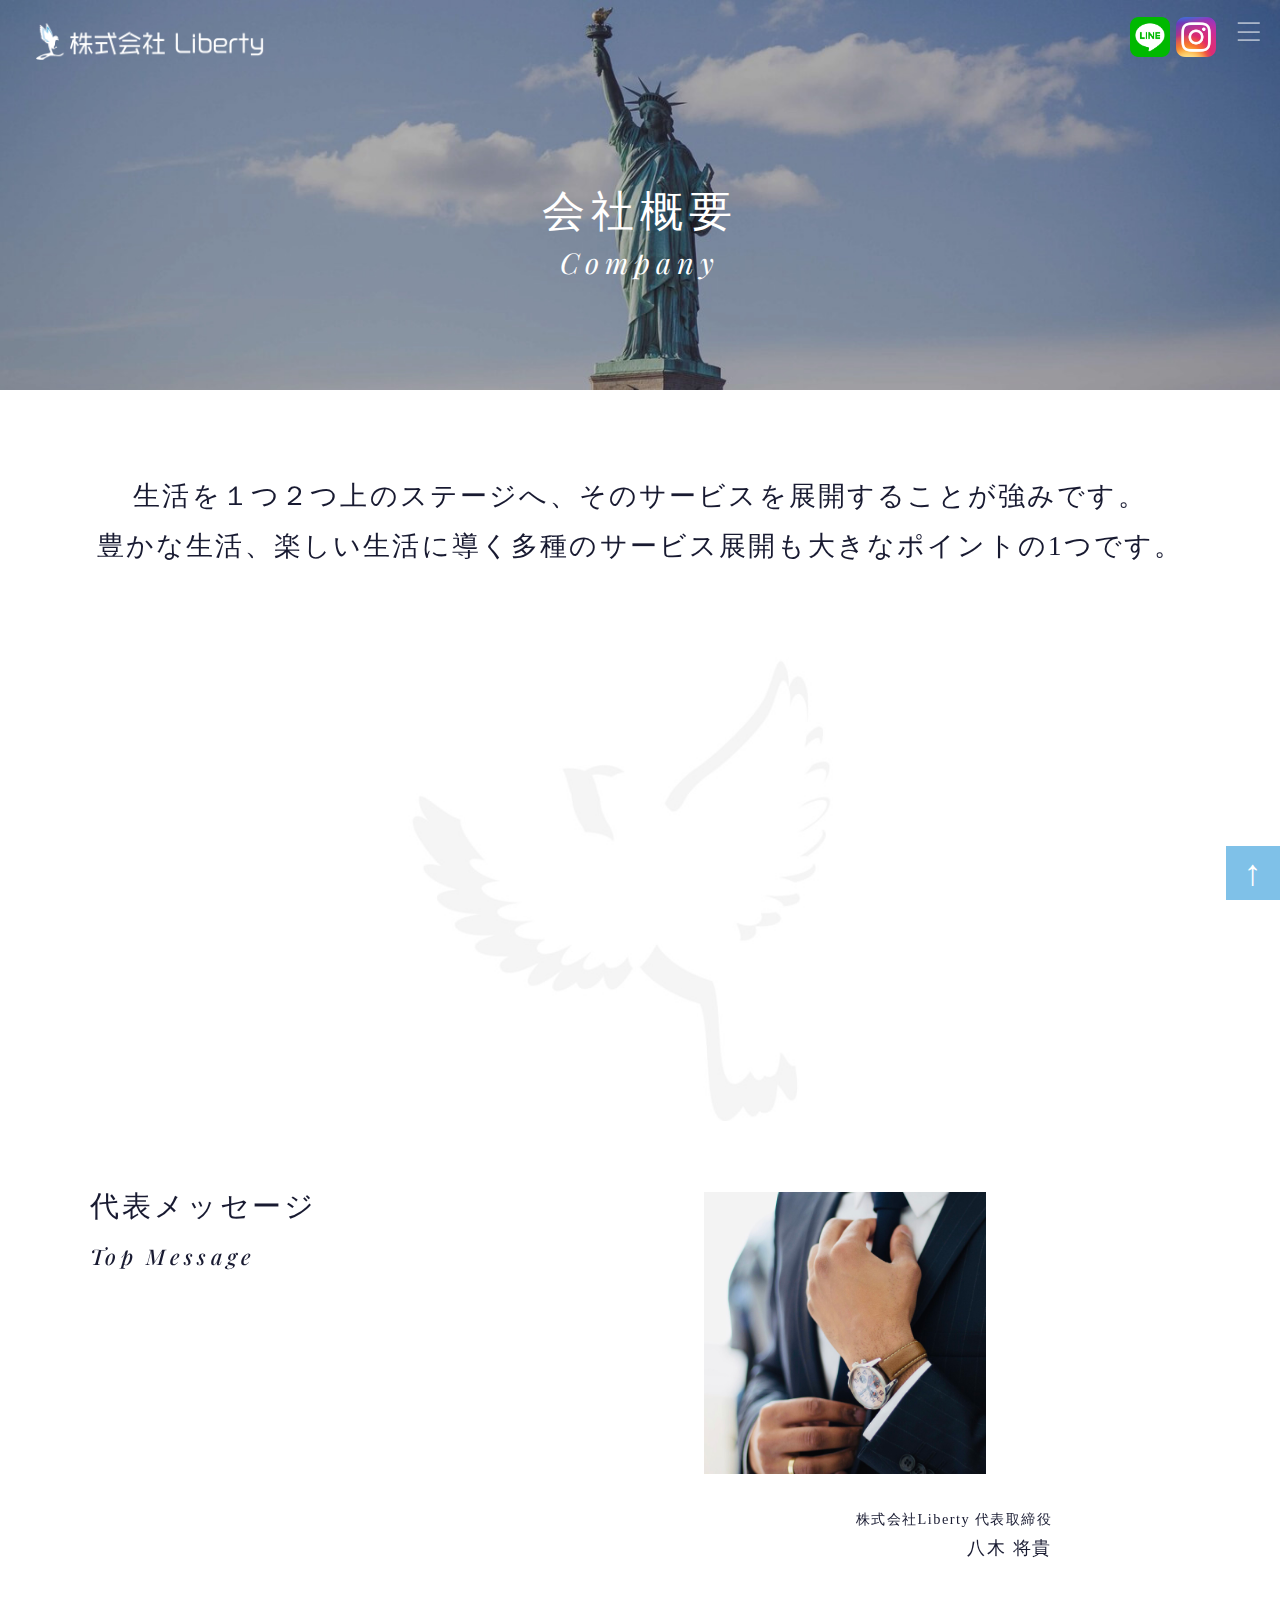
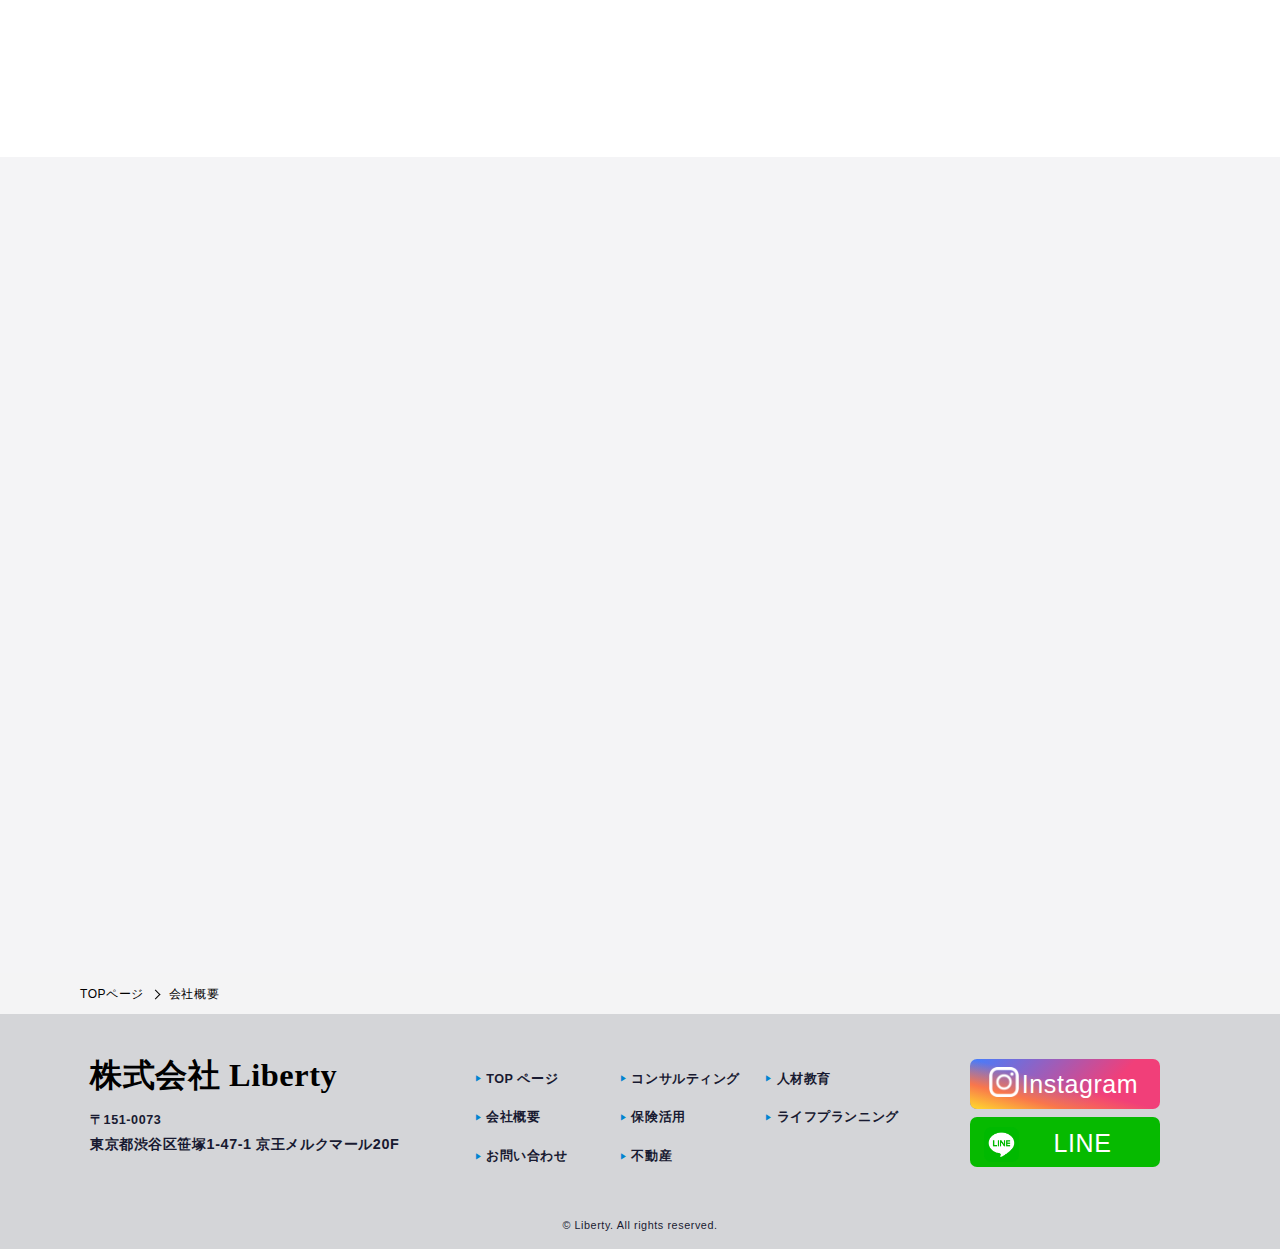
==== company/index.html @ 4d72312e "最初のコミット" ====
<!DOCTYPE HTML>
<html lang="ja" class=" not-safari not-chrome not-ie addPrintMessage">

<head>
    <meta charset="utf-8">
    <title>会社概要 | 株式会社Liberty</title>
    <link href="../common/css/commona1d5.css" rel="stylesheet">
    <link href="../s_css/company1551.css" rel="stylesheet">
    <link href="../slick/slickef31.css?update=20200217144720" rel="stylesheet">
    <link href="../slick/slick-themea68f.css?update=20200217144719" rel="stylesheet">
    <link href="../s_css/topcd62.css?update=20201021124222" rel="stylesheet">
    <link rel="canonical" href="index.html">
    <meta name="description" content="株式会社Libertyの会社概要です。企業理念、代表メッセージ、会社概要についてご案内しています。弊社は自由を創造する会社です。">
    <meta name="robots" content="">
    <meta property="og:title" content="会社概要 | 株式会社Liberty">
    <meta property="og:description" content="株式会社Libertyの会社概要です。企業理念、代表メッセージ、会社概要についてご案内しています。弊社は自由を創造する会社です。">
    <meta property="og:url" content="https://liberty-official/company/">
    <meta property="og:image" content="https://liberty-official//common/img/og.png">
    <link href="../favicon.ico" rel="icon">
    <meta name="twitter:card" content="summary">
    <meta name="viewport" content="width=device-width,viewport-fit=cover">
    <meta name="format-detection" content="telephone=no, email=no, address=no">
    <meta name="skype_toolbar" content="skype_toolbar_parser_compatible">
    <script src="../common/js/common0446.js" defer></script>
    <script src="../slick/slickef31.js" defer></script>
    <script src="../js/tope878.js" defer></script>

    <link href="https://fonts.googleapis.com/css?family=Playfair+Display:400,400i&amp;display=swap" rel="stylesheet">
    <script src="https://ajax.googleapis.com/ajax/libs/jquery/1.11.3/jquery.min.js"></script>
    <link rel="stylesheet" href="../common/css/common.css">
    <script src="../common/js/page_common.js"></script>
</head>

<body id="Pagetop">

    <!--ヘッダー-->
    <header>
        <h1>
            <a href="../index.html"><img class="chenge_img_logo" src="common/img/header_logo.png" alt="株式会社 Liberty"></a>
        </h1>
        <nav>
            <ul>
                <li><a href="../index.html">TOP</a></li>
                <li class="active"><a href="index.html">会社概要</a></li>
                <li><a href="../consulting/index.html">コンサルティング</a></li>
                <li><a href="../insuranse/index.html">保険活用</a></li>
                <li><a href="../service/index.html">不動産</a></li>
                <li><a href="../education/index.html">人材教育</a></li>
                <li><a href="../lifeplan/index.html">ライフプランニング</a></li>
                <li><a href="../contact/index.html">お問い合わせ</a></li>
            </ul>
            <div id="sp_menu_close">
                <a>CLOSE</a>
            </div>
        </nav>

        <div id="insta_btn">
            <a href="https://www.instagram.com/liberty_official_co.ltd/"><img src="/img/Instagram_color.png" alt="インスタグラム"></a>
        </div>

        <div id="line_btn">
            <a href="https://lin.ee/wfmhhAj"><img src="/img/LINE.png" alt="ライン"></a>
        </div>

        <div id="SPnaviBtn" class="menu-trigger">
            <div id="SPmenuBars">
                <span></span>
                <span></span>
                <span></span>
            </div>
        </div>

    </header>
    <!--/ヘッダー-->

    <main class="mod_main" role="main">

        <!--事業内容-->
        <section id="company">

            <div id="mv" class="company_mv">
                <h3 class="section_kasou_ttl f-yumincho">会社概要<span class="f-playfair">Company</span></h3>
            </div>
            <div data-pararax01>
                <div class="container1300 company_intro_text">
                    <h4 class="f-yumincho" data-pararax01-opacity05="0.0">
                        生活を１つ２つ上のステージへ、そのサービスを展開することが強みです。
                        <br>豊かな生活、楽しい生活に導く多種のサービス展開も大きなポイントの1つです。
                    </h4>
                </div>

                <div class="philosophyArea">
                    <div class="container1100" data-pararax01>
                        <h2 class="title f-yumincho" data-pararax01-opacity05="0.0">企業理念<span class="f-playfair">Philosophy</span></h2>
                        <p class="txt f-yumincho" data-pararax01-opacity05="0.2">
                            Liberty、「自由」。
                            <br>自由といっても様々な自由の形がありますが、
                            <br class="pc_only">弊社は皆様の人生の形を創造しサポートをします。
                            <br>”やりたいことがある方”は自由に行動でき、”やりたいことが無かった方”は
                            <br class="pc_only">自由な選択ができる、そんなお手伝いを行います。

                    </div>
                </div>
                <div class="messageArea">
                    <h2 class="title f-yumincho" data-pararax01-opacity05="0.2">代表メッセージ<span class="f-playfair">Top Message</span></h2>
                    <div class="group" data-pararax01-opacity03="0.4">
                        <div class="ph">
                            <img src="../img/President.jpg" class="pc_only">
                            <img src="../img/President.jpg" class="sp_only">
                        </div>
                        <div class="content" data-pararax01-opacity07="0.4">
                            <p class="txt f-yumincho">株式会社Liberty 代表取締役<span>八木 将貴</span></p>
                        </div>
                    </div>
                    <div class="container1300" data-pararax01>
                        <div class="box" data-pararax01-opacity02="0.0">
                            <div class="box_text">
                                <p class="txt">
                                    株式会社Libertyは2020年7月に創業を開始し、コンサルタント通してお客様に「自由」を感じていただけるようなステージアップの手助けをさせて頂いております。
                                    <br>私どものサポートにより、皆様一人ひとりの生活に
                                    <br>「更なる自由を」
                                    <br>その強い想いを持ってこれからも日々あらゆる事業に邁進していく所存です。今後とも益々のご支援とご愛好を賜りますようお願い申し上げます。
                                </p>
                            </div>
                        </div>
                    </div>
                </div>
            </div>



            <div class="overviewArea">
                <div class="container1100" data-pararax01>
                    <h2 class="title f-yumincho" data-pararax01-opacity05="0.0">会社概要<span class="f-playfair">Company Overview</span></h2>
                    <div class="group" data-pararax01-opacity05="0.2">
                        <div class="left">
                            <div class="row f-yumincho">
                                <h3>商号</h3>
                                <p>株式会社Liberty</p>
                            </div>
                            <div class="row f-yumincho">
                                <h3>代表者</h3>
                                <p>代表取締役　八木 将貴</p>
                            </div>
                            <div class="row f-yumincho">
                                <h3>設立</h3>
                                <p>2020年 7月 10日</p>
                            </div>
                            <div class="row f-yumincho">
                                <h3>資本金</h3>
                                <p>100万円</p>
                            </div>
                            <div class="row f-yumincho">
                                <h3>住所</h3>
                                <p>〒194-0015
                                    <br>東京都町田市金森東1-27-26
                                </p>
                            </div>
                            <div class="row f-yumincho">
                                <h3>連絡先</h3>
                                <p>TEL 1: 042-816-2782
                                    <br>TEL 2: 080-7482-0916
                                </p>
                            </div>
                            <div class="row f-yumincho">
                                <h3>業務</h3>
                                <p>コンサルティング、保険活用、不動産、営業代行・人材育成、ライフプランニング</p>
                            </div>
                        </div>

                    </div>
                </div>
            </div>

        </section>
        <!--/事業内容-->

        <!--パンくず-->
        <div class="breadcrumbArea">
            <ul>
                <li>
                    <a href="../index.html">TOPページ</a>
                </li>
                <li>
                    <p>会社概要</p>
                    <li>
            </ul>
        </div>
        <!-- /.mod_breadcrumblist -->
    </main>

    <!--フッター-->
    <footer>
        <div class="container1100">

            <div class="footer_left">
                <h2>
                    <a href="index.html">株式会社 Liberty</a>
                </h2>
                <address>
				<span>〒151-0073</span>
				東京都渋谷区笹塚1-47-1 <br data-sc-sp>京王メルクマール20F
			</address>
            </div>

            <div class="footer_center">

                <ul>
                    <li><a href="../index.html">TOP ページ</a></li>
                    <li><a href="index.html">会社概要</a></li>
                    <li><a href="../contact/index.html">お問い合わせ</a></li>
                </ul>
                <ul>
                    <li><a href="../consulting/index.html">コンサルティング</a></li>
                    <li><a href="../insuranse/index.html">保険活用</a></li>
                    <li><a href="../service/index.html">不動産</a></li>
                </ul>
                <ul>
                    <li><a href="../education/index.html">人材教育</a></li>
                    <li><a href="../lifeplan/index.html">ライフプランニング</a></li>
                </ul>

            </div>

            <div class="footer_right">
                <a href="https://www.instagram.com/liberty_official_co.ltd/" class="btn-social-long-insta">
                    <img class="fa fa-instagram" src="/img/Instagram_white.png" alt=""><span>Instagram</span>
                </a>

                <a href="https://lin.ee/wfmhhAj" class="btn-social-long-line">
                    <img class="fa fa-line" src="/img/LINE.png" alt=""><span>LINE</span>
                </a>
            </div>

            <p>&copy; Liberty. All rights reserved.</p>

        </div>

    </footer>
    <!--/フッター-->

    <!--先頭に戻る-->
    <div id="back_to_top">
        <a href="#Pagetop">↑</a>
    </div>
    <!--/先頭に戻る-->

</body>

</html>
---- common/css/commona1d5.css ----
/*===============================
HTML初期化 ver 2019.10.15
===============================*/

body {
    margin: 0;
    padding: 0;
    zoom: 1
}

h1,
h2,
h3,
h4,
h5,
h6 {
    margin: 0;
    padding: 0;
    font-weight: normal;
    font-style: normal;
}

p,
dl,
dt,
dd,
em,
form,
address,
ul,
li {
    margin: 0;
    padding: 0;
    font-style: normal;
}


/* HTML5用 */

article,
aside,
details,
figcaption,
figure,
footer,
header,
hgroup,
menu,
nav,
section {
    display: block;
}

fieldset {
    border: 0;
    margin: 0;
    padding: 0;
}

hr {
    display: block;
    height: 1px;
    border: 0;
    border-top: 1px solid #cccccc;
    margin: 1em 0;
    padding: 0;
}

ul {
    list-style: none;
    padding: 0;
    margin: 0;
    border: 0;
}

li {
    padding: 0;
    margin: 0;
}

input,
select {
    vertical-align: middle;
}


/* tableタグ*/

th,
td {
    padding: 0;
}

caption {
    text-align: left;
}


/* リンク設定 */

a {
    outline: 0;
    border: 0;
    transition: all 0.3s ease;
}

@media screen and (max-width: 800px) {
    a {
        transition: none !important;
    }
}

a img {
    border: 0;
}


/* TELリンク */

@media screen and (min-width: 768px) {
    a[href^="tel:"] {
        pointer-events: none;
    }
}

img {
    border: 0;
    max-width: 100%;
    -webkit-backface-visibility: hidden;
}

html {
    -webkit-text-size-adjust: none;
    zoom: 1;
}

body,
html {
    height: 100%;
}

p {
    text-align: justify;
    text-justify: inter-ideograph;
}


/*============================================
基本CSS
===========================================*/

html {
    -ms-text-size-adjust: 100%;
    -webkit-text-size-adjust: 100%;
    font-size: 100px;
    -webkit-font-smoothing: antialiased;
    min-height: 100%;
}

@media screen and (min-width:1281px) and (max-width:1399px) {
    html {
        -ms-text-size-adjust: 92%;
        -webkit-text-size-adjust: 92%;
        font-size: 92px
    }
}

@media screen and (min-width:1153px) and (max-width:1280px) {
    html {
        -ms-text-size-adjust: 90%;
        -webkit-text-size-adjust: 90%;
        font-size: 90px
    }
}

@media screen and (min-width:1025px) and (max-width:1152px) {
    html {
        -ms-text-size-adjust: 90%;
        -webkit-text-size-adjust: 90%;
        font-size: 90px
    }
}

@media screen and (min-width:768px) and (max-width:1024px) {
    html {
        -ms-text-size-adjust: 90%;
        -webkit-text-size-adjust: 90%;
        font-size: 90px
    }
}

@media screen and (max-width:767px) {
    html {
        -ms-text-size-adjust: 100%;
        -webkit-text-size-adjust: 100%;
        font-size: 100px
    }
}

@media screen and (max-width:360px) {
    html {
        -ms-text-size-adjust: 85%;
        -webkit-text-size-adjust: 85%;
        font-size: 85px
    }
}

body {
    font-family: "游ゴシック", "游ゴシック体", "Yu Gothic", YuGothic, "ヒラギノ角ゴ Pro W3", "Hiragino Kaku Gothic ProN", "Hiragino Kaku Gothic Pro", "メイリオ", "Meiryo", sans-serif;
    -webkit-font-feature-settings: "palt";
    font-feature-settings: "palt";
    position: relative;
    font-size: 0.16rem;
    letter-spacing: 0.04em;
    color: #333333;
    line-height: 1;
    min-height: 100%;
    overflow-x: hidden;
    min-width: 1000px;
}

input,
select,
textarea {
    font-family: "游ゴシック", "游ゴシック体", "Yu Gothic", YuGothic, "ヒラギノ角ゴ Pro W3", "Hiragino Kaku Gothic ProN", "Hiragino Kaku Gothic Pro", "メイリオ", "Meiryo", sans-serif!important;
}

@media screen and (max-width:767px) {
    body {
        min-width: inherit;
        overflow-x: hidden;
    }
    body.menu_open {
        overflow: hidden;
    }
}


/*=========================
PC / スマホの適用
=========================*/

.sp_only {
    display: none;
}

@media screen and (max-width: 767px) {
    .pc_only {
        display: none;
    }
    .sp_only {
        display: block;
    }
}


/*=============================
ヘッダー
=============================*/

header {
    width: 100%;
    z-index: 10;
    position: fixed;
    padding-top: 0.26rem;
    padding-bottom: 0.26rem;
    left: 0;
    box-sizing: border-box;
}

@media screen and (max-width:767px) {
    header {
        padding-top: 0.18rem;
        padding-bottom: 0.18rem;
    }
}

header.fixed {
    background: #FFF;
}

@media screen and (max-width: 900px) {
    header {
        top: 0;
    }
}


/* ロゴ */

header h1 {
    margin-left: 0.4rem;
}

@media screen and (max-width:1152px) {
    header h1 {
        margin-left: 0.2rem;
    }
}

@media screen and (max-width:1000px) and (min-width:901px) {
    body.toppage header h1 {
        max-width: 1.80rem;
    }
    body.toppage header h1 a {
        display: block;
        background-position: center;
        background-size: contain;
    }
    body.toppage header.fixed h1 a {
        background-position: center;
        background-size: contain;
    }
    body.toppage header h1 img {
        height: auto;
    }
}

@media screen and (max-width:900px) {
    header h1 {
        margin: auto;
        text-align: center;
    }
}

@media screen and (max-width:767px) {
    header h1 {
        margin-left: 0.1rem;
        text-align: left;
        z-index: 9;
        position: relative;
    }
}

header h1 img {
    height: 0.41rem;
}

@media screen and (max-width:767px) {
    header h1 img {
        height: 0.32rem;
    }
}


/* ナビゲーション */

header ul {
    position: absolute;
    top: 50%;
    transform: translateY(-50%);
    right: 0.4rem;
}

@media screen and (max-width:1152px) {
    header ul {
        right: 0.2rem;
    }
}

@media screen and (max-width:900px) {
    header ul {
        position: relative;
        top: inherit;
        right: inherit;
        margin: auto;
        text-align: center;
        padding-top: 0.2rem;
    }
}

@media screen and (max-width:767px) {
    header nav {
        position: fixed;
        top: 0;
        right: 0;
        width: 100%;
        z-index: 3;
        background-color: rgba(30, 34, 44, 0.95);
        height: 100%;
        box-sizing: border-box;
        display: none;
    }
    header ul {
        width: 100%;
        padding-top: 24%;
        transform: translateY(0%);
    }
}

header ul li {
    display: inline-block;
    font-weight: 700;
    letter-spacing: 0.1em;
}

@media screen and (max-width:767px) {
    header ul li {
        display: block;
        line-height: 3;
    }
    header ul li.active a {
        border-bottom: 2px solid #ffffff;
    }
}

header ul li::after {
    content: "/";
    font-weight: 100;
    color: #FFF;
    padding-left: 0.14rem;
    padding-right: 0.1rem;
}

header.fixed ul li::after {
    content: "/";
    color: #000;
}

@media screen and (max-width:1152px) {
    header ul li::after {
        padding-left: 0.06rem;
        padding-right: 0.04rem;
    }
}

@media screen and (max-width:767px) {
    header ul li::after {
        display: none;
        padding: 0;
    }
}

header ul li.no_slash {
    padding-right: 0.2rem;
}

@media screen and (max-width:767px) {
    header ul li.no_slash {
        padding-right: 0;
    }
}

header ul li a {
    color: #FFF;
    text-decoration: none;
    font-size: 0.16rem;
    padding-bottom: 0.06rem;
    position: relative;
}


/*header ul li a:hover {
	border-bottom: 2px solid #fff;
}
.fixed ul li a:hover {
	border-bottom: 2px solid #008090;
}*/

header ul li a::before {
    content: "";
    position: absolute;
    bottom: -2px;
    left: 0;
    width: 0%;
    height: 2px;
    background: #fff;
    transition: all 0.3s ease;
}

.fixed ul li a::before {
    content: "";
    position: absolute;
    bottom: -2px;
    left: 0;
    width: 0%;
    height: 2px;
    background: #fff;
    transition: all 0.3s ease;
}

header ul li a:hover::before,
.fixed ul li a:hover::before {
    width: 100%;
}

header.fixed ul li a {
    color: #000;
}

body.menu_open header ul li a {
    color: #FFF;
}

@media screen and (max-width:767px) {
    header ul li a {
        font-size: 0.18rem;
    }
}

header ul li:last-child a {
    border: 1px solid #FFF;
    padding: 0.1rem;
    font-size: 0.14rem;
    padding-left: 0.5rem;
    padding-right: 0.5rem;
    border-radius: 0.2rem;
    background-image: url("../img/link_arrow_white.png");
    background-position: 90% center;
    background-repeat: no-repeat;
    background-size: 0.06rem;
}

header ul li:last-child a::before {
    display: none;
}

header.fixed ul li:last-child a {
    border: 1px solid #fff;
    background-image: url("../img/link_arrow_black.png");
    background-position: 90% center;
    background-repeat: no-repeat;
    background-size: 0.06rem;
}

@media screen and (max-width:1152px) {
    header ul li:last-child a {
        padding-left: 0.3rem;
        padding-right: 0.3rem;
    }
}

@media screen and (max-width:767px) {
    header ul li:last-child a {
        border: 0;
        padding: 0 0 0.06rem 0;
        font-size: 0.18rem;
        background-image: none;
        border: none;
    }
    header.fixed ul li:last-child a {
        border: none;
    }
}

header ul li:last-child a:hover {
    background-color: #FFF;
    color: #111;
    background-image: url("../img/link_arrow_black.png");
    background-position: 90% center;
    background-repeat: no-repeat;
    background-size: 0.06rem;
}

header.fixed ul li:last-child a:hover {
    background-color: #111;
    color: #FFF;
    background-image: url("../img/link_arrow_white.png");
    background-position: 90% center;
    background-repeat: no-repeat;
    background-size: 0.06rem;
}

header ul li.no_slash::after,
header ul li:last-child::after {
    display: none;
}


/* スマホ時のメールボタン */


/* #sp_mail_btn {
	position: absolute;
	top: 0.2rem;
	right: 0.7rem;
	width: 0.3rem;
	z-index: 10;
} */


/* スマホ時の閉じるボタン */

#sp_menu_close {
    position: absolute;
    bottom: 10%;
    left: 50%;
    transform: translateX(-50%);
    text-align: center;
}

#sp_menu_close a {
    font-size: 0.18rem;
    font-weight: 700;
    color: #FFF;
    cursor: pointer;
    display: inline-block;
    background-image: url("../img/sp_menu_close_btn.png");
    background-repeat: no-repeat;
    background-position: left center;
    background-size: 0.14rem;
    padding-left: 0.24rem;
}


/*=========================
スマホナビ
=========================*/


/* 開閉ボタン */

#SPnaviBtn {
    display: none;
}

@media screen and (max-width: 767px) {
    #SPnaviBtn {
        position: absolute;
        top: 0.2rem;
        right: 0.1rem;
        width: 0.5rem;
        height: 0.3rem;
        border-radius: 4px;
        color: #1a90d0;
        text-align: center;
        font-size: 0.55em;
        display: block;
        z-index: 10;
    }
}

.menu-trigger,
.menu-trigger span {
    display: inline-block;
    transition: all .4s;
    box-sizing: border-box;
}

#SPmenuBars {
    position: absolute;
    left: 50%;
    width: 50%;
    height: 70%;
    top: 50%;
    -webkit-transform: translate(-50%, -50%);
    transform: translate(-50%, -50%);
}

.menu-trigger span {
    position: absolute;
    left: 0;
    width: 100%;
    height: 1px;
    background-color: #FFF;
}

header.fixed .menu-trigger span {
    background-color: #000;
}

body.menu_open .menu-trigger span {
    background-color: #FFF;
}

.menu-trigger span:nth-of-type(1) {
    top: 0;
}

.menu-trigger span:nth-of-type(2) {
    top: 49%;
}

.menu-trigger span:nth-of-type(3) {
    bottom: 0;
}

.menu-trigger.active span:nth-of-type(1) {
    -webkit-transform: rotate(-45deg);
    transform: rotate(-45deg);
    top: 50%;
}

.menu-trigger.active span:nth-of-type(2) {
    opacity: 0;
}

.menu-trigger.active span:nth-of-type(3) {
    -webkit-transform: rotate(45deg);
    transform: rotate(45deg);
    bottom: 50%;
}

@media screen and (max-width: 340px) {
    .menu-trigger.active span:nth-of-type(3) {
        bottom: 45%;
    }
}


/*=============================
コンテンツボックス
=============================*/

section {
    overflow-x: hidden;
}


/* 幅1300pxのボックス */

.container1300 {
    max-width: 1300px;
    margin: auto;
    position: relative;
    padding-left: 0.4rem;
    padding-right: 0.4rem;
}


/* 幅1100pxのボックス */

.container1100 {
    max-width: 1100px;
    margin: auto;
    position: relative;
    padding-left: 0.4rem;
    padding-right: 0.4rem;
}


/*=========================
各セクションのタイトル
=========================*/

.section_ttl {
    text-align: center;
    line-height: 1.7;
    padding-top: 0.6rem;
    /* background-image: url("../img/ttl_logo.png");
	background-position: center top;
	background-repeat: no-repeat;
	background-size: auto 0.4rem; */
    padding-bottom: 0.4rem;
}

@media screen and (max-width:767px) {
    .section_ttl {
        padding-top: 0.4rem;
        /* background-image: url("../img/ttl_logo.png");
		background-position: center top;
		background-repeat: no-repeat;
		background-size: auto 0.28rem; */
        padding-bottom: 0.4rem;
    }
}

.section_ttl h3 {
    font-size: 0.35rem;
    font-family: "游明朝", YuMincho, "Hiragino Mincho ProN W3", "ヒラギノ明朝 ProN W3", "Hiragino Mincho ProN", "HG明朝E", "ＭＳ Ｐ明朝", "ＭＳ 明朝", serif;
    letter-spacing: 0.1em;
}

@media screen and (max-width:767px) {
    .section_ttl h3 {
        font-size: 0.24rem;
    }
}

.section_ttl h3 span {
    font-size: 0.23rem;
    display: block;
    font-family: 'Playfair Display', serif;
    font-style: italic;
}

@media screen and (max-width:767px) {
    .section_ttl h3 span {
        font-size: 0.16rem;
    }
}

.section_ttl h3 span em {
    font-family: "游明朝", YuMincho, "Hiragino Mincho ProN W3", "ヒラギノ明朝 ProN W3", "Hiragino Mincho ProN", "HG明朝E", "ＭＳ Ｐ明朝", "ＭＳ 明朝", serif;
    font-size: 0.22rem;
    position: relative;
    top: 0.02rem;
}

@media screen and (max-width:767px) {
    .section_ttl h3 span em {
        font-size: 0.15rem;
    }
}


/*=========================
続きを読むボタン
=========================*/

.more_btn,
.more_btn_white {
    max-width: 3rem;
    width: 100%;
    margin: auto;
}

@media screen and (max-width:767px) {
    .more_btn,
    .more_btn_white {
        max-width: 2.25rem;
    }
}

.more_btn a {
    text-align: center;
    display: block;
    font-size: 0.16rem;
    color: #0084d1;
    border: 1px solid #0084d1;
    padding: 0.2rem;
    border-radius: 40px;
    text-decoration: none;
}

@media screen and (max-width:767px) {
    .more_btn a {
        font-size: 0.15rem;
        padding: 0.14rem;
    }
}

.more_btn a:hover {
    background-color: #0084d1;
    color: #FFF;
}

.more_btn_white a {
    text-align: center;
    display: block;
    font-size: 0.16rem;
    color: #FFF;
    border: 1px solid #FFF;
    padding: 0.2rem;
    border-radius: 40px;
    text-decoration: none;
    background-image: url("../img/link_arrow_white.png");
    background-position: 90% center;
    background-repeat: no-repeat;
    background-size: 0.06rem;
}

@media screen and (max-width:767px) {
    .more_btn_white a {
        font-size: 0.15rem;
        padding: 0.14rem;
    }
}

.more_btn_white a:hover {
    background-color: #FFF;
    color: #282C3C;
    background-image: url("../img/link_arrow_kon.png");
    background-position: 90% center;
    background-repeat: no-repeat;
    background-size: 0.06rem;
}


/*=========================
フッター
=========================*/

footer {
    background-color: #D4D5D8;
    padding-top: 0.5rem;
    padding-bottom: 0.2rem;
    color: #181A31;
    position: relative;
    overflow: hidden;
}

@media screen and (max-width:767px) {}

footer .container1100 {
    display: flex;
    flex-wrap: wrap;
    justify-content: space-between;
}

@media screen and (max-width:767px) {
    footer .container1100 {
        box-sizing: border-box;
    }
}

footer .footer_left {
    width: 30%;
}

@media screen and (max-width:767px) {
    footer .footer_left {
        width: 100%;
    }
}

footer .footer_left h2 {
    max-width: 2.9rem;
    padding-bottom: 0.2rem;
}

footer .footer_left a {
    text-decoration: none;
    color: #000;
    font-size: 1.5em;
    font-weight: 700;
    font-family: "游明朝", YuMincho, "Hiragino Mincho ProN W3", "ヒラギノ明朝 ProN W3", "Hiragino Mincho ProN", "HG明朝E", "ＭＳ Ｐ明朝", "ＭＳ 明朝", serif;
}

@media screen and (max-width:767px) {
    footer .footer_left h2 {
        max-width: 2.2rem;
        margin: auto;
    }
}

footer .footer_left address {
    font-size: 0.16rem;
    font-weight: 700;
    line-height: 1.8;
}

footer .footer_left address br {
    display: none;
}

@media screen and (max-width:767px) {
    footer .footer_left address br {
        display: block;
    }
}

@media screen and (max-width:767px) {
    footer .footer_left address {
        font-size: 0.14rem;
    }
}

footer .footer_left address span {
    font-size: 0.14rem;
    display: block;
}

footer .footer_center {
    width: 33%;
    display: flex;
    flex-wrap: wrap;
}

@media screen and (max-width:767px) {
    footer .footer_center {
        width: 100%;
        display: block;
        padding-top: 0.3rem;
    }
}

footer .footer_center ul {
    width: 33%;
}

@media screen and (max-width:767px) {
    footer .footer_center ul {
        width: 100%;
    }
}

footer .footer_center li {
    line-height: 2.7;
}

@media screen and (max-width:767px) {
    footer .footer_center li {
        line-height: 2;
        width: 50%;
        float: left;
    }
}

footer .footer_center li a {
    font-size: 0.14rem;
    color: #181A31;
    text-decoration: none;
    font-weight: 700;
}

@media screen and (min-width:768px) {
    footer .footer_center li a {
        white-space: nowrap;
    }
}

@media screen and (max-width:767px) {
    footer .footer_center li a {
        font-size: 0.13rem;
    }
}

footer .footer_center li a::before {
    content: "▶";
    color: #00A0B4;
    padding-right: 0.04rem;
    font-size: 0.08rem;
    position: relative;
    top: -0.02rem;
}

footer p {
    width: 100%;
    text-align: center;
    font-size: 0.12rem;
    padding-top: 0.5rem;
}

@media screen and (max-width:767px) {
    footer p {
        text-align: left;
        font-size: 0.1rem;
        padding-top: 0.3rem;
    }
}

footer .footer_right {
    width: 33%;
    display: flex;
    flex-wrap: wrap;
}

@media screen and (max-width:767px) {
    footer .footer_right {
        width: 100%;
        display: block;
        padding-top: 0.3rem;
    }
}

.btn-social-long-insta {
    /*ボタンの下地*/
    color: #FFF;
    /*文字・アイコン色*/
    border-radius: 7px;
    /*角丸に*/
    position: relative;
    display: inline-block;
    height: 50px;
    /*高さ*/
    width: 190px;
    /*幅*/
    text-align: center;
    /*中身を中央寄せ*/
    font-size: 25px;
    /*文字のサイズ*/
    line-height: 50px;
    /*高さと合わせる*/
    background: linear-gradient(135deg, #427eff 0%, #f13f79 70%) no-repeat;
    /*グラデーション①*/
    overflow: hidden;
    /*はみ出た部分を隠す*/
    text-decoration: none;
    /*下線は消す*/
}

.btn-social-long-insta:before {
    /*グラデーション②*/
    content: '';
    position: absolute;
    top: 0;
    left: 0;
    width: 100%;
    /*全体を覆う*/
    height: 100%;
    /*全体を覆う*/
    background: linear-gradient(15deg, #ffdb2c, rgb(249, 118, 76) 25%, rgba(255, 77, 64, 0) 50%) no-repeat;
}

.btn-social-long-insta .fa-instagram {
    /*アイコン*/
    font-size: 35px;
    /*アイコンサイズ*/
    position: relative;
    top: 4px;
    /*アイコン位置の微調整*/
}

.btn-social-long-insta span {
    /*テキスト*/
    display: inline-block;
    position: relative;
    transition: .5s
}


/*=============================
ページの先頭に戻る
=============================*/

#back_to_top {
    position: fixed;
    right: 0;
    bottom: 0;
    width: 0.6rem;
    height: 0.6rem;
    display: none;
}

@media screen and (max-width:767px) {
    #back_to_top {
        width: 0.4rem;
        height: 0.4rem;
    }
}

#back_to_top {
    display: flex;
    justify-content: center;
    align-items: center;
    background: #0084d1;
    opacity: 0.5;
}

#back_to_top a {
    display: block;
    cursor: pointer;
    color: white;
    font-size: .4rem;
}

#back_to_top:hover {
    opacity: 1;
}

.f-playfair {
    font-family: 'Playfair Display', serif;
    font-style: italic;
}

.f-yumincho {
    font-family: "游明朝", YuMincho, "Hiragino Mincho ProN W3", "ヒラギノ明朝 ProN W3", "Hiragino Mincho ProN", "HG明朝E", "ＭＳ Ｐ明朝", "ＭＳ 明朝", serif;
}

.linkArea {
    padding: 1rem 0 0.98rem;
    border-top: 1px solid #D4D5D8;
}

.linkArea .list {
    display: flex;
}

.linkArea .list .item {
    width: calc((100% - 9.09%) /2);
}

.linkArea .list .item+.item {
    margin-left: 9.092%;
}

.linkArea .list .item .content {
    padding: 0.37rem 1rem 0;
    box-sizing: border-box;
}

.linkArea .list .item .content .ttl {
    font-size: 0.3rem;
    line-height: 1;
    text-align: center;
    letter-spacing: 0.2em;
    margin-bottom: 0.31rem;
}

.linkArea .list .item .content .ttl span {
    display: block;
    font-size: 0.2rem;
    line-height: 1;
    margin-top: 0.14rem;
}

.linkArea .more_btn a {
    font-weight: bold;
}

@media screen and (max-width:767px) {
    .linkArea {
        padding: 0.4rem 0 0.08rem;
    }
    .linkArea .container1100 {
        width: 100%;
        box-sizing: border-box;
        padding-left: 0.3rem;
        padding-right: 0.3rem;
    }
    .linkArea .list {
        flex-direction: column;
    }
    .linkArea .list .item {
        width: 100%;
        box-sizing: border-box;
        display: flex;
        margin: 0 0 0.3rem;
    }
    .linkArea .list .item+.item {
        margin-left: 0;
        border-top: 1px solid #D4D5D8;
        padding-top: 0.3rem;
    }
    .linkArea .list .item h5 {
        width: 44.445%;
    }
    .linkArea .list .item .content {
        padding: 0.09rem 0 0.08rem 0.03rem;
        box-sizing: border-box;
        width: 55.555%;
    }
    .linkArea .list .item .content .ttl {
        font-size: 0.18rem;
        letter-spacing: 0.1em;
        margin-bottom: 0.17rem;
    }
    .linkArea .list .item .content .ttl span {
        font-size: 0.13rem;
        margin-top: 0.1rem;
    }
    .linkArea .list .item .content .link {
        max-width: 0.25rem;
    }
    .linkArea .list .item .content .link a {
        border-radius: 50%;
        padding: 0.115rem;
        background-position: 50% center;
    }
}


/*============================
下層　パンくずリスト
============================*/

.breadcrumbArea {
    width: 100%;
    padding: 12px 0;
    background: #f4f4f5;
    padding-left: 80px;
    box-sizing: border-box;
}

@media screen and (max-width:900px) {
    .breadcrumbArea {
        margin-top: 148px;
    }
}

.breadcrumbArea ul {
    height: 100%;
    display: flex;
    align-items: center;
}

.breadcrumbArea ul li:not(:last-child) {
    position: relative;
    padding-right: 15px;
    margin-right: 10px;
}

.breadcrumbArea ul li:not(:nth-last-child(-n+2))::before {
    content: '';
    width: 6px;
    height: 6px;
    border: 0px;
    border-top: solid 1px #000;
    border-right: solid 1px #000;
    -ms-transform: rotate(45deg);
    -webkit-transform: rotate(45deg);
    transform: rotate(45deg);
    position: absolute;
    top: 36%;
    right: 0;
}

.breadcrumbArea ul li:nth-last-of-type(2) {
    bottom: -.5px;
}

.breadcrumbArea ul li a,
.breadcrumbArea ul li p {
    color: #000;
    text-decoration: none;
    font-size: 12px;
}

.breadcrumbArea ul li p {
    line-height: 1.4;
    transform: translateY(.5px);
}

@media screen and (max-width:768px) {
    .breadcrumbArea {
        padding-left: 20px;
        box-sizing: border-box;
        margin-top: 0px;
    }
}

@media screen and (max-width:480px) {
    .breadcrumbArea ul li p {
        transform: translateY(1px);
    }
}

@media screen and (max-width:375px) {
    .breadcrumbArea ul li a,
    .breadcrumbArea ul li p {
        font-size: 10px;
    }
}

[data-pararax01] [data-pararax01-opacity05].active {
    opacity: 1;
    -webkit-transform: translate(0px, 0px);
    -ms-transform: translate(0px, 0px);
    transform: translate(0px, 0px);
}


/* -----------------------------------------------------------------------------

モーション

----------------------------------------------------------------------------- */

[data-pararax01] {
    position: relative;
}

[data-pararax01] [data-pararax01-inview] {
    position: absolute;
    top: 270px;
    bottom: 270px;
    left: 0;
    width: 100%;
    pointer-events: none;
    opacity: 0;
}

@media print,
screen and (min-width: 721px) and (max-height: 800px) {
    [data-pararax01] [data-pararax01-inview] {
        top: 120px;
        bottom: 120px;
    }
}

@media print,
screen and (min-width: 721px) and (max-height: 650px) {
    [data-pararax01] [data-pararax01-inview] {
        top: 50px;
        bottom: 50px;
    }
}

@media print,
screen and (max-width: 720px) {
    [data-pararax01] [data-pararax01-inview] {
        top: 230px;
        bottom: 230px;
    }
}

[data-pararax01] [data-pararax01-opacity01] {
    opacity: 0;
    -webkit-transition: opacity 0.8s cubic-bezier(0.015, 0.54, 0.35, 1);
    -o-transition: opacity 0.8s cubic-bezier(0.015, 0.54, 0.35, 1);
    transition: opacity 0.8s cubic-bezier(0.015, 0.54, 0.35, 1);
    backface-visibility: hidden;
}

[data-pararax01] [data-pararax01-opacity01].active {
    opacity: 1;
}

[data-pararax01] [data-pararax01-opacity02] {
    opacity: 0;
    -webkit-transition: opacity 1.0s, -webkit-transform 1.0s cubic-bezier(0.015, 0.54, 0.35, 1);
    transition: opacity 1.0s, -webkit-transform 1.0s cubic-bezier(0.015, 0.54, 0.35, 1);
    -o-transition: opacity 1.0s, transform 1.0s cubic-bezier(0.015, 0.54, 0.35, 1);
    transition: opacity 1.0s, transform 1.0s cubic-bezier(0.015, 0.54, 0.35, 1);
    transition: opacity 1.0s, transform 1.0s cubic-bezier(0.015, 0.54, 0.35, 1), -webkit-transform 1.0s cubic-bezier(0.015, 0.54, 0.35, 1);
    backface-visibility: hidden;
}

[data-pararax01] [data-pararax01-opacity02].active {
    opacity: 1;
    -webkit-transform: translate(0px, 0px);
    -ms-transform: translate(0px, 0px);
    transform: translate(0px, 0px);
}

[data-pararax01] [data-pararax01-opacity02] {
    -webkit-transform: translate(-20px, -7px);
    -ms-transform: translate(-20px, -7px);
    transform: translate(-20px, -7px);
}

[data-pararax01] [data-pararax01-opacity03] {
    opacity: 0;
    -webkit-transition: opacity 1.0s, -webkit-transform 1.0s cubic-bezier(0.015, 0.54, 0.35, 1);
    transition: opacity 1.0s, -webkit-transform 1.0s cubic-bezier(0.015, 0.54, 0.35, 1);
    -o-transition: opacity 1.0s, transform 1.0s cubic-bezier(0.015, 0.54, 0.35, 1);
    transition: opacity 1.0s, transform 1.0s cubic-bezier(0.015, 0.54, 0.35, 1);
    transition: opacity 1.0s, transform 1.0s cubic-bezier(0.015, 0.54, 0.35, 1), -webkit-transform 1.0s cubic-bezier(0.015, 0.54, 0.35, 1);
    backface-visibility: hidden;
}

[data-pararax01] [data-pararax01-opacity03].active {
    opacity: 1;
    -webkit-transform: translate(0px, 0px);
    -ms-transform: translate(0px, 0px);
    transform: translate(0px, 0px);
}

[data-pararax01] [data-pararax01-opacity03] {
    -webkit-transform: translate(20px, 7px);
    -ms-transform: translate(20px, 7px);
    transform: translate(20px, 7px);
    backface-visibility: hidden;
}

[data-pararax01] [data-pararax01-opacity04] {
    opacity: 0;
    -webkit-transition: opacity 1.0s, -webkit-transform 1.0s cubic-bezier(0.015, 0.54, 0.35, 1);
    transition: opacity 1.0s, -webkit-transform 1.0s cubic-bezier(0.015, 0.54, 0.35, 1);
    -o-transition: opacity 1.0s, transform 1.0s cubic-bezier(0.015, 0.54, 0.35, 1);
    transition: opacity 1.0s, transform 1.0s cubic-bezier(0.015, 0.54, 0.35, 1);
    transition: opacity 1.0s, transform 1.0s cubic-bezier(0.015, 0.54, 0.35, 1), -webkit-transform 1.0s cubic-bezier(0.015, 0.54, 0.35, 1);
    backface-visibility: hidden;
}

[data-pararax01] [data-pararax01-opacity04].active {
    opacity: 1;
    -webkit-transform: translate(0px, 0px);
    -ms-transform: translate(0px, 0px);
    transform: translate(0px, 0px);
}

[data-pararax01] [data-pararax01-opacity04] {
    -webkit-transform: translate(0, 40px);
    -ms-transform: translate(0, 40px);
    transform: translate(0, 40px);
    backface-visibility: hidden;
}

[data-pararax01] [data-pararax01-opacity05] {
    opacity: 0;
    -webkit-transition: opacity 1.0s, -webkit-transform 1.0s cubic-bezier(0.015, 0.54, 0.35, 1);
    transition: opacity 1.0s, -webkit-transform 1.0s cubic-bezier(0.015, 0.54, 0.35, 1);
    -o-transition: opacity 1.0s, transform 1.0s cubic-bezier(0.015, 0.54, 0.35, 1);
    transition: opacity 1.0s, transform 1.0s cubic-bezier(0.015, 0.54, 0.35, 1);
    transition: opacity 1.0s, transform 1.0s cubic-bezier(0.015, 0.54, 0.35, 1), -webkit-transform 1.0s cubic-bezier(0.015, 0.54, 0.35, 1);
    backface-visibility: hidden;
}

[data-pararax01] [data-pararax01-opacity05].active {
    opacity: 1;
    -webkit-transform: translate(0px, 0px);
    -ms-transform: translate(0px, 0px);
    transform: translate(0px, 0px);
}

[data-pararax01] [data-pararax01-opacity05] {
    -webkit-transform: translate(0, -20px);
    -ms-transform: translate(0, -20px);
    transform: translate(0, -20px);
    backface-visibility: hidden;
}

[data-pararax01] [data-pararax01-opacity06] {
    opacity: 0;
    -webkit-transition: opacity 1.0s, -webkit-transform 1.0s cubic-bezier(0.015, 0.54, 0.35, 1);
    transition: opacity 1.0s, -webkit-transform 1.0s cubic-bezier(0.015, 0.54, 0.35, 1);
    -o-transition: opacity 1.0s, transform 1.0s cubic-bezier(0.015, 0.54, 0.35, 1);
    transition: opacity 1.0s, transform 1.0s cubic-bezier(0.015, 0.54, 0.35, 1);
    transition: opacity 1.0s, transform 1.0s cubic-bezier(0.015, 0.54, 0.35, 1), -webkit-transform 1.0s cubic-bezier(0.015, 0.54, 0.35, 1);
    backface-visibility: hidden;
}

[data-pararax01] [data-pararax01-opacity06].active {
    opacity: 1;
    -webkit-transform: scale(1);
    -ms-transform: scale(1);
    transform: scale(1);
}

[data-pararax01] [data-pararax01-opacity06] {
    -webkit-transform: scale(0.8);
    -ms-transform: scale(0.8);
    transform: scale(0.8);
    backface-visibility: hidden;
}

[data-pararax01] [data-pararax01-opacity07] {
    opacity: 0;
    -webkit-transition: opacity 1.0s, -webkit-transform 1.0s cubic-bezier(0.015, 0.54, 0.35, 1);
    transition: opacity 1.0s, -webkit-transform 1.0s cubic-bezier(0.015, 0.54, 0.35, 1);
    -o-transition: opacity 1.0s, transform 1.0s cubic-bezier(0.015, 0.54, 0.35, 1);
    transition: opacity 1.0s, transform 1.0s cubic-bezier(0.015, 0.54, 0.35, 1);
    transition: opacity 1.0s, transform 1.0s cubic-bezier(0.015, 0.54, 0.35, 1), -webkit-transform 1.0s cubic-bezier(0.015, 0.54, 0.35, 1);
    backface-visibility: hidden;
}

[data-pararax01] [data-pararax01-opacity07].active {
    opacity: 1;
    -webkit-transform: translate(-40%, 0px);
    -ms-transform: translate(-40%, 0px);
    transform: translate(-40%, 0px);
}

[data-pararax01] [data-pararax01-opacity07] {
    -webkit-transform: translate(20px, 7px);
    -ms-transform: translate(20px, 7px);
    transform: translate(20px, 7px);
    backface-visibility: hidden;
}

@media screen and (max-width:767px) {
    [data-pararax01] [data-pararax01-opacity07].active {
        -webkit-transform: translate(0, 0px);
        -ms-transform: translate(0, 0px);
        transform: translate(0, 0px);
    }
}

[data-pararax01] [data-pararax01-opacity08] {
    opacity: 0;
    -webkit-transition: opacity 1.0s, -webkit-transform 1.0s cubic-bezier(0.015, 0.54, 0.35, 1);
    transition: opacity 1.0s, -webkit-transform 1.0s cubic-bezier(0.015, 0.54, 0.35, 1);
    -o-transition: opacity 1.0s, transform 1.0s cubic-bezier(0.015, 0.54, 0.35, 1);
    transition: opacity 1.0s, transform 1.0s cubic-bezier(0.015, 0.54, 0.35, 1);
    transition: opacity 1.0s, transform 1.0s cubic-bezier(0.015, 0.54, 0.35, 1), -webkit-transform 1.0s cubic-bezier(0.015, 0.54, 0.35, 1);
    backface-visibility: hidden;
}

[data-pararax01] [data-pararax01-opacity08].active {
    opacity: 1;
    -webkit-transform: translate(-.2rem, 0px);
    -ms-transform: translate(-.2rem, 0px);
    transform: translate(-.2rem, 0px);
}

[data-pararax01] [data-pararax01-opacity08] {
    -webkit-transform: translate(-.2rem, -20px);
    -ms-transform: translate(-.2rem, -20px);
    transform: translate(-.2rem, -20px);
    backface-visibility: hidden;
}

.opinviewElem {
    position: absolute;
    top: 0;
    left: 0;
    width: 100%;
    height: 100px;
    pointer-events: none;
    opacity: 0;
}

@media print,
screen and (max-width: 720px) {
    .opinviewElem {
        height: 10px;
    }
}

.areaInview {
    position: absolute;
    width: 100%;
    pointer-events: none;
    opacity: 0;
    top: 50vh;
    bottom: 100vh;
}
---- s_css/company1551.css ----
@charset "UTF-8";
header ul li:nth-of-type(2) a {
    border-bottom: 2px solid #fff;
}

.fixed ul li:nth-of-type(2) a {
    border-bottom: 2px solid #fff;
}

header ul li:nth-of-type(1) a {
    border-bottom: none !important;
    padding-bottom: 0rem !important;
}

.fixed ul li:nth-of-type(1) a {
    border-bottom: none !important;
    padding-bottom: 0rem !important;
}

@media screen and (max-width:767px) {
    header ul li:nth-of-type(4) a {
        border-bottom: 2px solid #fff;
        padding-bottom: 0.04rem;
    }
}


/*============================
ヘッダー
============================*/

body.toppage header h1 {
    max-width: 2.75rem;
}

@media screen and (max-width:767px) {
    body.toppage header h1 {
        max-width: 2.15rem;
    }
}

body.toppage header h1 a {
    display: block;
    height: 0.41rem;
    background-image: url("../common/img/header_logo.png");
    background-position: 0 0;
    background-repeat: no-repeat;
    background-size: auto 100%;
    text-indent: -9999px;
}

body.toppage header.fixed h1 a {
    background-image: url("../common/img/header_logo_kasou.png");
    background-position: 0 0;
    background-repeat: no-repeat;
    background-size: auto 100%;
}

@media screen and (min-width:768px) {
    body.toppage header h1 a {
        background-image: url("../common/img/header_logo.png") !important;
        background-position: 0 0;
        background-repeat: no-repeat;
        background-size: auto 100%;
    }
    body.toppage header.fixed h1 a {
        background-image: url("../common/img/header_logo_kasou.png") !important;
        background-position: 0 0;
        background-repeat: no-repeat;
        background-size: auto 100%;
    }
}

@media screen and (max-width:767px) {
    body.toppage header h1 a {
        height: 0.32rem;
    }
    body.toppage header.fixed h1 a {
        height: 0.32rem;
    }
}

body.toppage #sp_mail_btn a {
    background-image: url("../common/img/sp_mail_btn.png");
    background-position: center center;
    background-repeat: no-repeat;
    background-size: contain;
    display: block;
    text-indent: -9999px;
    height: 100%;
    width: 100%;
}

header.fixed #sp_mail_btn a {
    background-image: url("../common/img/sp_mail_btn_black.png");
    background-position: center center;
    background-repeat: no-repeat;
    background-size: contain;
}

body.menu_open #sp_mail_btn a {
    background-image: url("../common/img/sp_mail_btn.png");
    background-position: center center;
    background-repeat: no-repeat;
    background-size: contain;
}

#mv {
    animation: fadeIn 1s ease 0s 1 normal;
}

@keyframes fadeIn {
    0% {
        opacity: 0
    }
    100% {
        opacity: 1
    }
}


/*============================
事業内容
============================*/

#company {
    color: #181a31;
}

#company #mv {
    height: auto;
}

@media screen and (max-width:767px) {
    #company .container1300 {
        width: 100%;
        box-sizing: border-box;
        padding-left: 0.2rem;
        padding-right: 0.2rem;
    }
}

.company_mv {
    position: relative;
    padding-top: 37.5%;
    background-image: url("../img/the_statue_of_Liberty.jpg");
    background-repeat: no-repeat;
    background-position: center top;
    background-size: 100% auto;
}

@media screen and (max-width:900px) {
    .company_mv {
        padding-top: 47.5%;
    }
}

@media screen and (max-width:767px) {
    .company_mv {
        padding-top: 2.7rem;
        background-image: url("../img/company/mv_sp.jpg");
        background-repeat: no-repeat;
        background-position: center top;
        background-size: 100% auto;
    }
}

.company_mv .section_kasou_ttl {
    position: absolute;
    top: calc(50% - 0.16rem);
    left: 50%;
    transform: translateX(-50%) translateY(-50%);
    text-align: center;
    line-height: 1.7;
    font-size: 0.48rem;
    letter-spacing: 0.14em;
    color: #fff;
}

@media screen and (max-width:767px) {
    .company_mv .section_kasou_ttl {
        padding-top: 0.4rem;
        background-size: auto 0.34rem;
        /* padding-bottom: 0.4rem; */
        font-size: .27rem;
        top: 40%;
        transform: translateX(-50%) translateY(-30%);
    }
}

.company_mv .section_kasou_ttl span {
    font-size: 0.32rem;
    display: block;
    line-height: 1;
}

@media screen and (max-width:767px) {
    .company_mv .section_kasou_ttl span {
        font-size: .19rem;
        margin-top: .05rem;
    }
}

.company_intro_text {
    background: #FFF;
    margin-top: -1rem!important;
    padding: 0.9rem 0 0.87rem;
    box-sizing: border-box;
}

@media screen and (max-width:767px) {
    .company_intro_text {
        margin-top: -0.5rem!important;
        padding: 0.33rem 0 0.7rem;
        box-sizing: border-box;
        width: 84%!important;
    }
}

.company_intro_text h4 {
    font-weight: 500;
    font-size: 0.3rem;
    letter-spacing: 0.08em;
    line-height: 1.86;
    text-align: center;
}

@media screen and (max-width:1024px) {
    .company_intro_text h4 {
        font-size: 0.28rem;
        letter-spacing: 0;
        line-height: 1.76;
        text-align: center;
    }
}

@media screen and (max-width:767px) {
    .company_intro_text h4 {
        font-size: 0.18rem;
        font-weight: 500;
        text-align: center;
        line-height: 1.83;
        letter-spacing: 0;
        margin-bottom: 0;
    }
}

.company_intro_text p {
    text-align: center;
    font-size: 0.18rem;
    line-height: 2.1;
    padding-bottom: 0.6rem;
}

@media screen and (max-width:767px) {
    .company_intro_text p {
        text-align: left;
        font-size: 0.15rem;
        line-height: 2;
        padding-bottom: 0.25rem;
    }
}

.messageArea {
    margin-bottom: 0.78rem;
    position: relative;
}

.messageArea .container1300 {
    padding-top: 0;
}

.messageArea .title {
    max-width: 1300px;
    margin: auto;
    position: relative;
    padding-left: 1rem;
    padding-right: 0.4rem;
    margin-bottom: 0.66rem;
    box-sizing: border-box;
}

.messageArea .box {
    background: #f4f4f6;
    padding: .75rem 1rem 1rem 1rem;
    box-sizing: border-box;
    position: relative;
}

.messageArea .box:after {
    content: '';
    clear: both;
    display: block;
}

.messageArea .group {
    position: absolute;
    top: 0;
    right: 0;
    width: 45%;
    z-index: 2;
}

.messageArea .group .ph img {
    width: 22vw;
}

.messageArea .group .content {
    position: absolute;
    left: 40%;
    bottom: -.9rem;
    transform: translate(-40%, 0);
}

.messageArea .group .txt {
    font-size: .16rem;
    font-weight: 500;
    letter-spacing: .1em;
    line-height: 1;
    text-align: right;
}

.messageArea .group .txt span {
    font-size: .2rem;
    letter-spacing: .1em;
    line-height: 1;
    display: block;
    margin-top: 0.15rem;
}

.messageArea .box .box_text {
    width: 5.7rem;
    float: left;
    position: relative;
}

@media screen and (max-width:1200px) {
    .messageArea .group {
        top: 15%;
    }
    .messageArea .box .box_text {
        width: 4.7rem;
    }
}

@media screen and (max-width:1024px) {
    .messageArea .box .box_text {
        width: 4rem;
    }
}

.messageArea .box .box_text .txt {
    font-size: .16rem;
    font-weight: 500;
    letter-spacing: .05em;
    line-height: 2;
}

@media screen and (max-width:767px) {
    .messageArea {
        /* margin-bottom: 0.4rem; */
        margin-bottom: 0;
    }
    .messageArea .container1300 {
        padding-top: 0;
    }
    .messageArea .title {
        margin-bottom: 0.27rem;
        text-align: center;
        width: 100%;
        padding-left: 0;
        padding-right: 0;
    }
    .messageArea .box {
        padding: 0;
        background: none;
    }
    .messageArea .group {
        position: relative;
        width: auto;
        top: 0;
        margin-left: .4rem;
    }
    .messageArea .group .ph img {
        width: 100%;
        height: auto;
        object-fit: contain;
    }
    .messageArea .group .content {
        position: relative;
        left: auto;
        right: 0.4rem;
        transform: translate(0);
        bottom: auto;
        margin: 0.3rem 0.4rem 0 0;
        width: 100%;
    }
    .messageArea .group .txt {
        font-size: .14rem;
        text-align: right;
    }
    .messageArea .group .txt span {
        font-size: .17rem;
        margin-top: 0.15rem;
    }
    .messageArea .box .box_text {
        width: auto;
        float: none;
        padding: 2.15rem .2rem 0.4rem;
        background: #f4f4f6;
        margin-top: -1.89rem;
    }
    .messageArea .box .box_text .txt {
        font-size: .15rem;
        letter-spacing: 0;
    }
}

.philosophyArea {
    padding: 1.15rem 0 0.78rem;
    text-align: center;
    position: relative;
    height: 6.03rem;
    box-sizing: border-box;
}

.philosophyArea .container1100 {
    background: transparent!important;
    z-index: 1;
}

.philosophyArea:after {
    content: '';
    position: absolute;
    top: 0;
    left: 50%;
    display: block;
    transform: translate(-50%, 0);
    width: 8.19rem;
    height: 5.24rem;
    background-image: url(../img/company/philosophy_bg.jpg);
    background-size: cover;
    background-position: center center;
    background-repeat: no-repeat;
    z-index: -1;
}

.philosophyArea .title {
    margin-bottom: 0.46rem;
}

.philosophyArea .txt {
    font-size: 0.3rem;
    color: #181A31;
    ;
    letter-spacing: 0.05em;
    line-height: 1.86;
    text-align: center;
}

@media screen and (max-width:767px) {
    .philosophyArea {
        margin: 0.425rem 0 0.49rem;
        padding: 0.63rem 0 0.69rem;
        height: auto;
        background-image: url(../img/company/philosophy_bg_sp.jpg);
        background-size: cover;
        background-position: center center;
        background-repeat: no-repeat;
    }
    .philosophyArea .container1100 {
        width: 100%;
        box-sizing: border-box;
        padding-left: 0.3rem;
        padding-right: 0.3rem;
    }
    .philosophyArea:after {
        /* content: '';
		position: absolute;
		width: 100%;
		height: 3.765rem;
		background-image: url(../img/company/philosophy_bg_sp.jpg);
		background-size: cover;
		background-position: center center;
		background-repeat: no-repeat;
		z-index: -1; */
        display: none;
    }
    .philosophyArea .title {
        margin-bottom: 0.3rem;
    }
    .philosophyArea .txt {
        font-size: 0.18rem;
        letter-spacing: 0.05em;
        line-height: 1.83;
        text-align: left;
    }
}

@media screen and (max-width:350px) {
    .philosophyArea {
        padding: 0.8rem 0;
    }
}

.overviewArea {
    background: #f4f4f6;
    padding: 1.02rem 0 1rem;
}

.overviewArea .container1100 {
    background: transparent!important;
}

.overviewArea .title {
    margin-bottom: 0.55rem;
    text-align: center;
}

.overviewArea .group:after {
    content: '';
    clear: both;
    display: block;
}

.overviewArea .group .left {
    /* float: left; */
    /* width: 63.637%; */
}

.overviewArea .group .right {
    /* float: right; */
    /* width: 29.09%; */
    /* margin-left: 7.273%; */
    padding-top: 0.31rem;
}

.overviewArea .group .left .row {
    display: flex;
    padding: 0.18rem 6em;
    font-size: 0.16rem;
    color: #000000;
    border-bottom: 1px solid #D4D5D8;
    letter-spacing: 0.05em;
}

.overviewArea .group .left .row h3 {
    width: 1.3rem;
    min-width: 1.3rem;
    line-height: 1;
    letter-spacing: 0;
    padding-top: 0.1rem;
    font-weight: 500;
}

.overviewArea .group .left .row p {
    line-height: 2.125;
    letter-spacing: 0.05em;
    font-weight: 500;
}

.overviewArea .group .right .txt {
    font-size: 0.16rem;
    font-weight: 500;
    color: #000000;
    line-height: 1.875;
    margin-top: 0.35rem;
}

@media screen and (max-width:767px) {
    .overviewArea {
        padding: .62rem 0 0.53rem;
    }
    .overviewArea .container1100 {
        width: 100%;
        box-sizing: border-box;
        padding-left: 0.3rem;
        padding-right: 0.3rem;
    }
    .overviewArea .title {
        margin-bottom: 0.24rem;
        text-align: center;
    }
    .overviewArea .group .left {
        float: none;
        width: 100%;
    }
    .overviewArea .group .right {
        float: none;
        width: 100%;
        margin: 0.48rem 0 0;
        padding: 0 0.3rem;
        box-sizing: border-box;
    }
    .overviewArea .group .left .row {
        flex-direction: column;
        padding: 0.15rem 0;
        font-size: 0.14rem;
    }
    .overviewArea .group .left .row h3 {
        width: 100%;
        min-width: auto;
        padding-top: 0;
        margin-bottom: 0.06rem;
    }
    .overviewArea .group .left .row p {
        line-height: 1.928;
        letter-spacing: 0;
    }
    .overviewArea .group .right .txt {
        margin-top: 0.17rem;
    }
}

.historyArea {
    position: relative;
    background-image: url(../img/company/history_bg.jpg);
    background-repeat: no-repeat;
    background-position: center;
    background-size: 100% 100%;
    padding: 0.96rem 0 .43rem;
}

.historyArea .container1100 {
    background: transparent!important;
}

.historyArea .title {
    margin-bottom: 0.62rem;
    color: #fff;
}

.historyArea .table {
    position: relative;
}

.historyArea .table .row {
    height: 0.94rem;
    min-height: 0.94rem;
}

.historyArea .table .row:after {
    content: '';
    clear: both;
    display: block;
}

.historyArea .table .row .date {
    width: 12%;
    font-size: 0.38rem;
    line-height: 1;
    letter-spacing: 0.2em;
    color: #00A0B4;
    position: relative;
    float: left;
}

.historyArea .table:after {
    content: '';
    width: 1px;
    top: 0.25rem;
    left: 12%;
    height: 90.5%;
    position: absolute;
    z-index: 1;
    background: #D4D5D8;
}

.historyArea .table .row .content {
    float: right;
    display: flex;
    width: 88%;
    align-items: baseline;
    padding-top: 0.07rem;
    position: relative;
}

.historyArea .table .row .content:before {
    content: '';
    height: 0.1rem;
    width: 0.1rem;
    border-radius: 50%;
    background: #00A0B4;
    position: absolute;
    top: 0.15rem;
    left: -0.05rem;
    z-index: 2;
}

.historyArea .table .row .content .left {
    min-width: 1.85rem;
    text-align: center;
    color: #fff;
    font-size: 0.18rem;
    font-weight: 500;
    line-height: 1;
    letter-spacing: 0;
}

.historyArea .table .row .content .right {
    color: #fff;
    font-size: 0.18rem;
    font-weight: 500;
    line-height: 1.77;
    letter-spacing: 0;
}

@media screen and (max-width:1000px) {
    .historyArea .table .row .date {
        font-size: 0.32rem;
        width: 9.5%;
        letter-spacing: 0.1em;
    }
    .historyArea .table:after {
        left: 9.5%;
    }
    .historyArea .table .row .content {
        width: 90.5%;
    }
    .historyArea .table .row .content .left {
        min-width: 1.35rem;
    }
}

@media screen and (max-width:767px) {
    .historyArea {
        background-image: url(../img/company/history_bg_sp.jpg);
        background-repeat: no-repeat;
        background-position: center;
        background-size: 100% 100%;
        padding: 0.58rem 0 .45rem;
    }
    .historyArea .container1100 {
        width: 100%;
        box-sizing: border-box;
        padding-left: 0.3rem;
        padding-right: 0.3rem;
    }
    .historyArea .title {
        margin-bottom: 0.36rem;
    }
    .historyArea .table .row {
        height: auto;
        min-height: auto;
    }
    .historyArea .table .row+.row {
        margin-top: 0.15rem;
    }
    .historyArea .table .row .date {
        width: 19%;
        font-size: 0.21rem;
        letter-spacing: 0.1em;
        float: left;
        padding: 0.02rem 0.175rem 0 0;
        box-sizing: border-box;
    }
    .historyArea .table:after {
        content: '';
        width: 1px;
        top: 0.13rem;
        left: 19%;
        height: 94.5%;
        position: absolute;
        z-index: 1;
        background: #D4D5D8;
    }
    .historyArea .table .row .content {
        float: right;
        flex-direction: column;
        width: 81%;
        padding-top: 0.1rem;
        padding-left: 0.175rem;
        box-sizing: border-box;
    }
    .historyArea .table .row .content:before {
        content: '';
        height: 0.06rem;
        width: 0.06rem;
        border-radius: 50%;
        background: #00A0B4;
        position: absolute;
        top: 0.13rem;
        left: -0.03rem;
        z-index: 2;
    }
    .historyArea .table .row .content .left {
        min-width: auto;
        text-align: left;
        font-size: 0.14rem;
        margin-bottom: 0.06rem;
    }
    .historyArea .table .row .content .right {
        font-size: 0.14rem;
        line-height: 1.57;
    }
}

@media screen and (max-width:350px) {
    .historyArea .table .row .date {
        width: 17%;
    }
    .historyArea .table:after {
        left: 17%;
    }
    .historyArea .table .row .content {
        width: 83%;
    }
    .historyArea .table .row .content {
        padding-left: 0.22rem;
    }
}

.crsArea {
    padding: 0.97rem 0 0.7rem;
    box-sizing: border-box;
}

.crsArea .top {
    font-size: 0.32rem;
    line-height: 1;
    text-align: center;
    letter-spacing: 0.1em;
    margin-bottom: 0.62rem;
}

.crsArea .top span {
    display: block;
    font-size: 0.24rem;
    line-height: 1;
    letter-spacing: 0.1em;
    margin-top: 0.15rem;
}

.crsArea .list {
    display: flex;
}

.crsArea .list .item {
    width: calc((100% - 12.73%) /2);
}

.crsArea .list .item+.item {
    margin-left: 6.365%;
}

.crsArea .list .item .img {
    box-sizing: border-box;
    border: 0.04rem solid #eeeeee;
}

.crsArea .list .item .img img {
    vertical-align: bottom;
}

.crsArea .list .item .content {
    padding-top: 0.2rem;
    box-sizing: border-box;
}

.crsArea .list .item .content .ttl {
    font-size: 0.2rem;
    font-weight: 500;
    letter-spacing: 0;
    line-height: 1.5;
    margin-bottom: 0.19rem;
    text-align: center;
}

.crsArea .list .item .note {
    padding-top: 0.35rem;
}

.crsArea .list .item .note .ttl {
    margin-bottom: 0.33rem;
}

.crsArea .list .item .content .ttl span {
    display: block;
}

.crsArea .list .item .content .img {
    height: 2.2rem;
    width: 100%;
}

.crsArea .list .item .content .txt {
    font-size: 0.16rem;
    font-weight: 500;
    letter-spacing: 0;
    line-height: 1.75;
    text-align: justify;
}

@media screen and (max-width:800px) {
    .crsArea .list .item .content .ttl {
        font-size: .18rem;
    }
    .crsArea .list .item .content .txt {
        font-size: .18rem;
    }
}

@media screen and (max-width:767px) {
    .crsArea {
        padding: 0.54rem 0 0;
    }
    .crsArea .container1100 {
        width: 100%;
        box-sizing: border-box;
        padding-left: 0.3rem;
        padding-right: 0.3rem;
    }
    .crsArea .top {
        font-size: 0.24rem;
        margin-bottom: 0.33rem;
    }
    .crsArea .top span {
        display: block;
        font-size: 0.17rem;
        margin-top: 0.15rem;
    }
    .crsArea .list {
        flex-direction: column;
    }
    .crsArea .list .item {
        width: 100%;
        max-width: 100%;
        min-width: auto;
    }
    .crsArea .list .item+.item {
        margin-left: 0;
    }
    .crsArea .list .item .img {
        border: 0.03rem solid #eeeeee;
    }
    .crsArea .list .item .content {
        padding: 0.2rem 0 0.44rem;
    }
    .crsArea .list .item .content .ttl {
        font-size: 0.2rem;
        line-height: 1.5;
        margin-bottom: 0.09rem;
        min-height: auto;
    }
    .crsArea .list .item .content .ttl span {
        font-size: 0.15rem;
    }
    .crsArea .list .item .content .txt {
        font-size: 0.16rem;
        letter-spacing: 0;
        line-height: 1.75;
    }
}

.title {
    font-size: 0.32rem;
    line-height: 1;
    letter-spacing: 0.1em;
}

.title span {
    display: block;
    font-size: 0.24rem;
    font-weight: 500;
    line-height: 1;
    letter-spacing: 0.2em;
    margin-top: 0.28rem;
}

@media screen and (max-width:767px) {
    .title {
        text-align: center;
        font-size: 0.23rem;
    }
    .title span {
        font-size: 0.16rem;
        margin-top: 0.12rem;
    }
}
---- slick/slickef31.css ----
/* Slider */
.slick-slider
{
    position: relative;

    display: block;
    box-sizing: border-box;

    -webkit-user-select: none;
       -moz-user-select: none;
        -ms-user-select: none;
            user-select: none;

    -webkit-touch-callout: none;
    -khtml-user-select: none;
    -ms-touch-action: pan-y;
        touch-action: pan-y;
    -webkit-tap-highlight-color: transparent;
}

.slick-list
{
    position: relative;

    display: block;
    overflow: hidden;

    margin: 0;
    padding: 0;
}
.slick-list:focus
{
    outline: none;
}
.slick-list.dragging
{
    cursor: pointer;
    cursor: hand;
}

.slick-slider .slick-track,
.slick-slider .slick-list
{
    -webkit-transform: translate3d(0, 0, 0);
       -moz-transform: translate3d(0, 0, 0);
        -ms-transform: translate3d(0, 0, 0);
         -o-transform: translate3d(0, 0, 0);
            transform: translate3d(0, 0, 0);
}

.slick-track
{
    position: relative;
    top: 0;
    left: 0;

    display: block;
    margin-left: auto;
    margin-right: auto;
}
.slick-track:before,
.slick-track:after
{
    display: table;

    content: '';
}
.slick-track:after
{
    clear: both;
}
.slick-loading .slick-track
{
    visibility: hidden;
}

.slick-slide
{
    display: none;
    float: left;

    height: 100%;
    min-height: 1px;
}
[dir='rtl'] .slick-slide
{
    float: right;
}
.slick-slide img
{
    display: block;
}
.slick-slide.slick-loading img
{
    display: none;
}
.slick-slide.dragging img
{
    pointer-events: none;
}
.slick-initialized .slick-slide
{
    display: block;
}
.slick-loading .slick-slide
{
    visibility: hidden;
}
.slick-vertical .slick-slide
{
    display: block;

    height: auto;

    border: 1px solid transparent;
}
.slick-arrow.slick-hidden {
    display: none;
}
---- s_css/topcd62.css ----
@charset "UTF-8";
header ul li:nth-of-type(1) a {
    border-bottom: 2px solid #fff;
}

.fixed ul li:nth-of-type(1) a {
    border-bottom: 2px solid #fff;
}

#loading {
    width: 100vw;
    height: 100vh;
    transition: all 1s;
    background-color: #41c3ff;
    position: fixed;
    top: 0;
    left: 0;
    z-index: 9999;
}

#wrapper {
    position: absolute;
    top: 50%;
    left: 50%;
    transform: translate(-50%, -50%);
    background: #41c3ff;
}

.path {
    stroke-dasharray: 2000;
    stroke-dashoffset: 0;
    animation: dash 5s linear infinite;
}

@keyframes dash {
    0% {
        stroke-dashoffset: 2000;
    }
    90% {
        stroke-dashoffset: 0;
    }
}

.path2 {
    stroke-dasharray: 1000;
    stroke-dashoffset: 1000;
    animation: dash2 5s linear infinite;
}

@keyframes dash2 {
    60% {
        stroke-dashoffset: 1000;
    }
    100% {
        stroke-dashoffset: 0;
    }
}

.loaded {
    opacity: 0;
    visibility: hidden;
}

.temporary {
    width: 100vw;
    height: 100vh;
    transition: all 1s;
    background-color: #fff;
    display: flex;
    align-items: center;
    justify-content: center;
    position: fixed;
    top: 0;
    left: 0;
    z-index: 8888;
    opacity: 0;
    visibility: hidden;
}

.temporary.active {
    opacity: 1;
    visibility: visible;
}


/*============================
ヘッダー
============================*/

body.toppage header h1 {
    max-width: 2.75rem;
}

@media screen and (max-width: 767px) {
    body.toppage header h1 {
        max-width: 2.15rem;
    }
}

body.toppage header h1 a {
    display: block;
    height: 0.41rem;
    background-image: url("../common/img/header_logo.png");
    background-position: 0 0;
    background-repeat: no-repeat;
    background-size: auto 100%;
    text-indent: -9999px;
}

body.toppage header.fixed h1 a {
    background-image: url("../common/img/header_logo_kasou.png");
    background-position: 0 0;
    background-repeat: no-repeat;
    background-size: auto 100%;
}

body.menu_open header.fixed h1 a {
    background-image: url("../common/img/header_logo.png");
}

@media screen and (min-width: 768px) {
    body.toppage header h1 a {
        background-image: url("../common/img/header_logo.png") !important;
        background-position: 0 0;
        background-repeat: no-repeat;
        background-size: auto 100%;
    }
    body.toppage header.fixed h1 a {
        background-image: url("../common/img/header_logo_kasou.png") !important;
        background-position: 0 0;
        background-repeat: no-repeat;
        background-size: auto 100%;
    }
}

@media screen and (max-width: 767px) {
    body.toppage header h1 a {
        height: 0.32rem;
    }
    body.toppage header.fixed h1 a {
        height: 0.32rem;
    }
}

body.toppage #line_btn a {
    background-image: url("../img/LINE.png");
    background-position: center center;
    background-repeat: no-repeat;
    background-size: contain;
    display: block;
    text-indent: -9999px;
    height: 100%;
    width: 100%;
}

body.toppage #insta_btn a {
    background-image: url("../img/Instagram_color.png");
    background-position: center center;
    background-repeat: no-repeat;
    background-size: contain;
    display: block;
    text-indent: -9999px;
    height: 100%;
    width: 100%;
}

header.fixed #sp_mail_btn a {
    background-image: url("../common/img/sp_mail_btn_black.png");
    background-position: center center;
    background-repeat: no-repeat;
    background-size: contain;
}

body.menu_open #sp_mail_btn a {
    background-image: url("../common/img/sp_mail_btn.png");
    background-position: center center;
    background-repeat: no-repeat;
    background-size: contain;
}


/*============================
MV
============================*/

#mv {
    height: 100vh;
    width: 100%;
    position: relative;
    overflow: hidden;
    animation: fadeIn 1s ease 0s 1 normal;
}

@media screen and (max-width: 800px) {
    #mv {
        height: 50vh;
    }
}

@media screen and (max-width: 767px) {
    #mv {
        height: 100%;
    }
}

#mv .container1300 {
    height: 100%;
    width: 100%;
    position: absolute;
    top: 0;
    left: 50%;
    z-index: 1;
    transform: translateX(-50%);
}

@keyframes fadeIn {
    0% {
        opacity: 0;
    }
    100% {
        opacity: 1;
    }
}

@media screen and (max-width: 767px) {
    #mv .container1300 {
        height: 100%;
    }
}

#mv h2 {
    text-shadow: -1px 1px 5px skyblue;
    text-underline-position: under;
    text-align: center;
    position: absolute;
    top: 50%;
    right: 0.4rem;
    transform: translateY(-50%);
    z-index: 1;
    color: #fff;
    font-family: "游明朝", YuMincho, "Hiragino Mincho ProN W3", "ヒラギノ明朝 ProN W3", "Hiragino Mincho ProN", "HG明朝E", "ＭＳ Ｐ明朝", "ＭＳ 明朝", serif;
    text-align: right;
    font-size: 0.62rem;
}

@media screen and (max-width: 767px) {
    #mv h2 {
        text-align: center;
        font-size: 0.38rem;
        right: -0.2rem;
        width: 100%;
        top: 50%;
        line-height: 1.4;
    }
    #mv h2 span {
        margin-left: -0.1rem;
    }
}

#mv h2 span {
    display: block;
    font-family: "Playfair Display", serif;
    font-size: 0.32rem;
    letter-spacing: 0.3em;
}

@media screen and (max-width: 767px) {
    #mv h2 span {
        font-size: 0.18rem;
    }
}

.mv_slider_wrapper .mv_slider {
    width: 100%;
    height: 100vh;
    position: relative;
    z-index: 0;
}

@media screen and (max-width: 767px) {
    .mv_slider_wrapper {
        height: 100%;
    }
    .mv_slider_wrapper .slick-list {
        height: 100%;
    }
    .mv_slider_wrapper .slick-track {
        height: 100%;
    }
    .mv_slider_wrapper .slick-slide {
        height: 100%;
    }
    .mv_slider_wrapper .slick-slide>div {
        height: 100%;
    }
    .mv_slider_wrapper .mv_slider {
        height: 100%;
    }
}

@keyframes scale {
    0% {
        transform: scale(1) rotate(0.001deg);
    }
    100% {
        transform: scale(1.2) rotate(0.001deg);
    }
}


/*
@media all and (-ms-high-contrast: none){
@keyframes scale {
0% {transform: scale(1) rotate(0.1deg);}
100% {transform: scale(1.2) rotate(0.1deg);}
}
}
*/

.mv_slider_wrapper .mv_slider img {
    width: 100%;
    height: 100%;
    display: block;
}

.mv01 {
    background-image: url("../img/mv01.jpg");
    background-repeat: no-repeat;
    background-position: center center;
    background-size: cover;
    animation: scale 18s linear 0s infinite;
}

@media screen and (max-width: 767px) {
    .mv01 {
        background-image: url("../img/mv01.jpg");
        background-repeat: no-repeat;
        background-position: center center;
        background-size: cover;
    }
}

.mv02 {
    background-image: url("../img/mv02.jpg");
    background-repeat: no-repeat;
    background-position: center center;
    background-size: cover;
    animation: scale 18s linear 0s infinite;
}

@media screen and (max-width: 767px) {
    .mv02 {
        background-image: url("../img/mv02.jpg");
        background-repeat: no-repeat;
        background-position: center center;
        background-size: cover;
    }
}

.mv03 {
    background-image: url("../img/mv03.jpg");
    background-repeat: no-repeat;
    background-position: center center;
    background-size: cover;
    animation: scale 18s linear 0s infinite;
}

@media screen and (max-width: 767px) {
    .mv03 {
        background-image: url("../img/mv03.jpg");
        background-repeat: no-repeat;
        background-position: center center;
        background-size: cover;
    }
}

.mv04 {
    background-image: url("../img/mv04.jpg");
    background-repeat: no-repeat;
    background-position: center center;
    background-size: cover;
    animation: scale 18s linear 0s infinite;
}

@media screen and (max-width: 767px) {
    .mv04 {
        background-image: url("../img/mv04.jpg");
        background-repeat: no-repeat;
        background-position: center center;
        background-size: cover;
    }
}


/* スクロール */

.mv_scroll {
    position: absolute;
    text-align: center;
    width: 100%;
    z-index: 2;
    bottom: 0;
    left: 0;
    font-family: "Playfair Display", serif;
    font-style: italic;
    letter-spacing: 0.2em;
}

.mv_scroll a {
    display: inline-block;
    padding-bottom: 0.1rem;
    color: #033780;
    text-decoration: none;
    font-size: 0.16rem;
}

@media screen and (max-width: 767px) {
    .mv_scroll a {
        font-size: 0.12rem;
    }
}

.mv_scroll .vBorder {
    height: 40px;
    width: 1px;
    margin: auto;
    background-color: #033780;
}

@media screen and (max-width: 767px) {
    .mv_scroll .vBorder {
        height: 30px;
    }
}


/*============================
introduction
============================*/

#introduction {
    background-image: url("../img/top_intro_bg.jpg");
    background-repeat: no-repeat;
    background-position: center top;
    background-size: cover;
    background-color: #ffffffb7;
    background-blend-mode: overlay;
    /*
max-height: 6rem;
min-height: 4rem;
height: 100%;
*/
    position: relative;
    overflow: hidden;
}

@media screen and (max-width: 767px) {
    #introduction {
        /*
max-height: 3.4rem;
min-height: 3.4rem;
*/
    }
}

#introduction .container1300 {
    width: 100%;
    padding-top: 1rem;
    padding-bottom: 1rem;
}

@media screen and (max-width: 767px) {
    #introduction .container1300 {
        box-sizing: border-box;
    }
}

#introduction h2 {
    text-align: center;
    font-size: 0.48rem;
    font-family: "游明朝", YuMincho, "Hiragino Mincho ProN W3", "ヒラギノ明朝 ProN W3", "Hiragino Mincho ProN", "HG明朝E", "ＭＳ Ｐ明朝", "ＭＳ 明朝", serif;
    width: 100%;
    /* background-image: url("../img/logo_bg.png");
    background-repeat: no-repeat;
    background-position: center center;
    background-size: contain; */
    padding-top: 1.4rem;
    padding-bottom: 1.4rem;
    letter-spacing: -1px;
}

@media screen and (max-width: 767px) {
    #introduction h2 {
        font-size: 0.29rem;
        line-height: 2;
        padding-top: 0.4rem;
        padding-bottom: 0.4rem;
    }
}


/*============================
会社概要
============================*/

#about {
    background-position: -0.5rem 1rem;
    background-size: 9rem;
    position: relative;
    margin-bottom: 0.8rem;
    background-color: #ffffff78;
}

@media screen and (max-width: 767px) {
    #about {
        background-image: url("../img/top_hokkaido.png");
        background-repeat: no-repeat;
        background-position: center 1rem;
        background-size: 140%;
        margin-bottom: 0.6rem;
    }
}

.about_text {
    max-width: 500px;
    width: 48%;
    padding-bottom: 1.4rem;
}

@media screen and (max-width: 1024px) {
    .about_text {
        padding-bottom: 1rem;
    }
}

@media screen and (max-width: 767px) {
    .about_text {
        width: 100%;
        padding-bottom: 0.3rem;
    }
}

.about_text h4 {
    font-size: 0.3rem;
    line-height: 1.7;
    font-family: "游明朝", YuMincho, "Hiragino Mincho ProN W3", "ヒラギノ明朝 ProN W3", "Hiragino Mincho ProN", "HG明朝E", "ＭＳ Ｐ明朝", "ＭＳ 明朝", serif;
    padding-bottom: 0.3rem;
}

@media screen and (max-width: 767px) {
    .about_text h4 {
        font-size: 0.21rem;
        padding-bottom: 0.3rem;
    }
}

.about_text p {
    font-size: 0.18rem;
    line-height: 2.1;
}

@media screen and (max-width: 767px) {
    .about_text p {
        font-size: 0.15rem;
        line-height: 2.1;
    }
}


/* 写真 */

.about_photo {
    width: 70%;
    position: absolute;
    left: 50%;
    top: 0;
    max-width: 8rem;
    z-index: 1;
}

.about_photo img {
    display: block;
    width: 100%;
    opacity: 0.8;
}

@media screen and (min-width: 1025px) and (max-width: 1152px) {
    .about_photo {
        max-width: 7rem;
    }
}

@media screen and (max-width: 1024px) {
    .about_photo {
        width: 50%;
        left: 52%;
        max-width: 7rem;
    }
}

@media screen and (max-width: 767px) {
    .about_photo {
        width: calc(100% + 0.4rem);
        max-width: calc(100% + 0.4rem);
        position: relative;
        right: inherit;
        top: inherit;
        left: -0.2rem;
    }
}


/* 弊社ができること */

.about_kakomi {
    background: -webkit-gradient(radial, 50% 47.36%, 0, 50% 47.36%, 549.68, color-stop(0, #53b0e6), color-stop(1, #bae1f5));
    max-width: 1300px;
    margin: auto;
    padding-top: 0.6rem;
    padding-bottom: 0.6rem;
    color: #fff;
}

@media screen and (max-width: 767px) {
    .about_kakomi {
        padding-top: 0.35rem;
        padding-bottom: 0.1rem;
        margin-bottom: 0.35rem;
        margin-left: 0.2rem;
        margin-right: 0.2rem;
        background-position: 1200% 112%;
        background-size: 3rem;
    }
    .about_kakomi .container1100 {
        padding-left: 0.2rem;
        padding-right: 0.2rem;
    }
}

.about_kakomi h4 {
    font-size: 0.28rem;
    font-family: "游明朝", YuMincho, "Hiragino Mincho ProN W3", "ヒラギノ明朝 ProN W3", "Hiragino Mincho ProN", "HG明朝E", "ＭＳ Ｐ明朝", "ＭＳ 明朝", serif;
    letter-spacing: 0.2em;
    margin-bottom: 0.5rem;
    text-shadow: -2px 1px 2px black;
    font-weight: bold;
}

@media screen and (max-width: 767px) {
    .about_kakomi h4 {
        font-size: 0.2rem;
        text-align: center;
        margin-bottom: 0.35rem;
    }
}

@media screen and (max-width: 375px) {
    .about_kakomi h4 {
        font-size: 0.18rem;
    }
}

.about_kakomi h4::before {
    content: "/";
    color: #fff;
    padding-right: 0.2rem;
}

.about_kakomi h4::after {
    content: "/";
    color: #fff;
    padding-left: 0.2rem;
}

.about_kaokmi_flexbox {
    display: flex;
    justify-content: space-between;
    padding-bottom: 3em;
}

.about_kaokmi_flexbox2 {
    display: flex;
    justify-content: space-around;
    flex-wrap: wrap;
    padding-bottom: 3em;
}

.about_kakomi_box {
    width: 22%;
}

@media screen and (max-width: 767px) {
    .about_kakomi_box {
        width: 46%;
        padding-bottom: 0.25rem;
    }
    .about_kaokmi_flexbox {
        padding-bottom: 0px;
    }
    .about_kaokmi_flexbox2 {
        justify-content: flex-end;
        padding-bottom: 0px;
    }
}

.about_kakomi_box a {
    margin: auto auto .2rem auto;
    position: relative;
    display: inline-block;
    width: 277px;
    height: 275px;
    border-radius: 50%;
    box-shadow: -1px 3px 6px 3px #a4deff, 3px 13px 19px #114b61;
    transition-duration: 1s;
}

.s1 {
    background: url(../img/s1.jpg) no-repeat center center/cover;
    ;
}

.s2 {
    background: url(../img/s2.jpg) no-repeat center center/cover;
    ;
}

.s3 {
    background: url(../img/s3.jpg) no-repeat center center/cover;
    ;
}

.s4 {
    background: url(../img/s4.jpg) no-repeat center center/cover;
    ;
}

.s5 {
    background: url(../img/s5.jpg) no-repeat center center/cover;
    ;
}

.about_kakomi_box a span {
    position: absolute;
    display: inline-block;
    left: 0;
    top: 50%;
    -webkit-transform: translateY(-50%);
    transform: translateY(-50%);
    text-align: center;
    text-decoration: none;
    text-shadow: -2px 1px 2px black;
    color: #fff;
    width: 100%;
    font-size: 1.5em;
    font-weight: 700;
    font-family: "游明朝", YuMincho, "Hiragino Mincho ProN W3", "ヒラギノ明朝 ProN W3", "Hiragino Mincho ProN", "HG明朝E", "ＭＳ Ｐ明朝", "ＭＳ 明朝", serif;
}

.about_kakomi_box a:hover {
    box-shadow: inset 10px 10px 19px #969696, inset -10px -10px 19px #ffffff;
}

@media screen and (max-width: 767px) {
    .about_kakomi_box a {
        margin: 0;
        position: relative;
        display: inline-block;
        width: 100px;
        height: 100px;
        border-radius: 50%;
        box-shadow: -1px 3px 6px 3px #004e7b, -10px -10px 19px #00baff;
    }
}

.about_kakomi_box ul {
    margin-left: 3.5em;
    list-style-type: circle;
    font-family: 'Playfair Display';
    color: #ffffff;
    text-shadow: -2px 2px 4px #3e4669;
}

.about_kakomi_box li {
    font-size: 24px;
    line-height: 1.35;
}

@media screen and (max-width: 767px) {
    .about_kakomi_box ul {
        margin-left: 21px;
        margin-top: 12px;
    }
    .about_kakomi_box li {
        font-size: 11px;
        line-height: 1.6;
        letter-spacing: -2px;
    }
    .about_kakomi_box a span {
        position: absolute;
        display: inline-block;
        left: 0;
        top: 50%;
        -webkit-transform: translateY(-50%);
        transform: translateY(-50%);
        text-align: center;
        text-decoration: none;
        text-shadow: 1px 1px 5px grey;
        color: #fff;
        width: 100%;
        font-size: 13px;
        font-weight: 700;
        /* letter-spacing: 1px; */
        font-family: "游明朝", YuMincho, "Hiragino Mincho ProN W3", "ヒラギノ明朝 ProN W3", "Hiragino Mincho ProN", "HG明朝E", "ＭＳ Ｐ明朝", "ＭＳ 明朝", serif;
    }
}


/*============================
事業内容
============================*/

#service .container1100 {
    background: #fff;
}

.service_intro_text {
    padding-bottom: 1rem;
    background: #fff;
}

@media screen and (max-width: 767px) {
    .service_intro_text {
        padding-bottom: 0.5rem;
    }
}

.service_intro_text h4 {
    font-size: 0.3rem;
    font-family: "游明朝", YuMincho, "Hiragino Mincho ProN W3", "ヒラギノ明朝 ProN W3", "Hiragino Mincho ProN", "HG明朝E", "ＭＳ Ｐ明朝", "ＭＳ 明朝", serif;
    letter-spacing: 0.2em;
    margin-bottom: 0.3rem;
    line-height: 1.86;
    text-align: center;
}

@media screen and (max-width: 767px) {
    .service_intro_text h4 {
        font-size: 0.21rem;
        text-align: left;
        line-height: 1.76;
        letter-spacing: 0;
        margin-bottom: 0.25rem;
    }
}

.service_intro_text p {
    text-align: center;
    font-size: 0.18rem;
    line-height: 2.1;
    padding-bottom: 0.6rem;
}

@media screen and (max-width: 767px) {
    .service_intro_text p {
        text-align: left;
        font-size: 0.15rem;
        line-height: 2;
        padding-bottom: 0.25rem;
    }
}


/* 山田組の仕事 */

#service .container1300.service_works_wrapper {
    padding-top: 3.7rem;
    background-image: url("../img/top_service_works_ph01.jpg");
    background-repeat: no-repeat;
    background-position: center top;
    background-size: contain;
    display: flex;
    flex-wrap: wrap;
    flex-direction: row-reverse;
    align-items: flex-end;
    justify-content: space-between;
    margin-bottom: 0.8rem;
}

@media screen and (min-width: 768px) {
    #service .container1300.service_works_wrapper {
        max-width: 13rem;
        background-size: 13.8rem auto;
        background-position: center top;
        position: relative;
    }
    #service .container1300.service_works_wrapper .service_works_photo {
        position: absolute;
        top: 5.12rem;
        left: 0.4rem;
    }
}

@media screen and (max-width: 900px) {
    /*
#service .container1300.service_works_wrapper {
padding-top: 2.6rem;
background-image: url("../img/top_service_works_ph01.jpg");
background-repeat: no-repeat;
background-position: center top;
background-size: 100%;
}
*/
}

@media screen and (max-width: 767px) {
    #service .container1300.service_works_wrapper {
        padding-top: 1.6rem;
        background-image: url("../img/top_service_works_ph01_sp.jpg");
        background-repeat: no-repeat;
        background-position: center top;
        background-size: contain;
        margin-bottom: 0.35rem;
        margin-left: 0;
        padding-left: 0;
    }
}

.service_works_text {
    width: 50%;
    box-sizing: border-box;
    background: #fff;
    padding: 0.6rem;
    padding-bottom: 0;
    margin-right: -0.2rem;
}

@media screen and (max-width: 767px) {
    .service_works_text {
        width: 100%;
        box-sizing: border-box;
        background: #fff;
        padding: 0.3rem 0.2rem 0 0.2rem;
    }
}

.service_works_text h4 {
    font-size: 0.28rem;
    font-family: "游明朝", YuMincho, "Hiragino Mincho ProN W3", "ヒラギノ明朝 ProN W3", "Hiragino Mincho ProN", "HG明朝E", "ＭＳ Ｐ明朝", "ＭＳ 明朝", serif;
    letter-spacing: 0.2em;
    margin-bottom: 0.3rem;
}

@media screen and (max-width: 767px) {
    .service_works_text h4 {
        font-size: 0.21rem;
        text-align: center;
    }
}

.service_works_text h4::before {
    content: "/";
    color: #0084d1;
    padding-right: 0.2rem;
}

.service_works_text h4::after {
    content: "/";
    color: #0084d1;
    padding-left: 0.2rem;
}

.service_works_text p {
    font-size: 0.16rem;
    line-height: 2.12;
}

@media screen and (max-width: 767px) {
    .service_works_text p {
        font-size: 0.15rem;
        line-height: 2;
    }
}

.service_works_photo {
    margin-left: -0.4rem;
    width: 50%;
}

@media screen and (max-width: 767px) {
    .service_works_photo {
        margin-left: 0.2rem;
        margin-right: -0.2rem;
        padding-top: 0.3rem;
        width: 100%;
    }
}


/*============================
施工事例
============================*/

#works {
    padding-top: 0.7rem;
    padding-bottom: 0.2rem;
    background-color: #282c3c;
    color: #fff;
    /* background-image: url("../img/logo_bg02.png"); */
    background-repeat: no-repeat;
    background-position: -1.8rem -0.6rem;
    background-size: 7rem;
}

@media screen and (max-width: 767px) {
    #works {
        padding-top: 0.6rem;
        padding-bottom: 0.6rem;
        /* background-image: url("../img/logo_bg02.png"); */
        background-repeat: no-repeat;
        background-position: -1.6rem -0.6rem;
        background-size: 4rem;
    }
}

#works .container1100 {
    display: flex;
    justify-content: space-between;
    align-items: center;
}

@media screen and (max-width: 767px) {
    #works .container1100 {
        flex-wrap: wrap;
        padding-left: 0.2rem;
        padding-right: 0.2rem;
    }
}

#works .section_ttl {
    background-image: url("../common/img/ttl_logo_white.png");
    background-position: center top;
    background-repeat: no-repeat;
    background-size: auto 0.4rem;
    margin-bottom: 0rem;
    padding: 0.6rem 0;
}

@media screen and (max-width: 767px) {
    #works .section_ttl {
        margin-bottom: 0.2rem;
        padding-bottom: 0;
    }
}

.works_ttl_box {
    max-width: 300px;
    width: 100%;
}

@media screen and (max-width: 767px) {
    .works_ttl_box {
        max-width: 100%;
        width: 100%;
    }
}

.works_ttl_box .vBorder {
    height: 0.4rem;
    width: 2px;
    background: #00a0b4;
    margin: auto;
    margin-bottom: 0.6rem;
}

@media screen and (max-width: 767px) {
    .works_ttl_box .vBorder {
        height: 0.3rem;
        margin-bottom: 0;
    }
}

.works_case_wrapper {
    max-width: 700px;
    display: flex;
    flex-wrap: wrap;
    justify-content: space-between;
}

@media screen and (max-width: 767px) {
    .works_case_wrapper {
        max-width: 100%;
        display: block;
    }
}

.works_case_box {
    width: 45%;
    margin-bottom: 0.5rem;
}

@media screen and (max-width: 767px) {
    .works_case_box {
        width: 100%;
        box-sizing: border-box;
        padding: 0.3rem;
        padding-left: 0.5rem;
        padding-right: 0.5rem;
        margin-bottom: 0;
    }
    .slick-prev,
    .slick-next {
        width: 0.3rem !important;
        height: 0.3rem !important;
        top: 36% !important;
    }
    .slick-next::before {
        background-image: url("../img/service_slider_next_btn.png");
        background-repeat: no-repeat;
        background-position: center center;
        background-size: 96% 96%;
        width: 0.3rem !important;
        height: 0.3rem !important;
        font-size: 0.3rem !important;
        color: inherit !important;
        opacity: 1 !important;
    }
    .slick-prev::before {
        background-image: url("../img/service_slider_prev_btn.png");
        background-repeat: no-repeat;
        background-position: center center;
        background-size: 96% 96%;
        width: 0.3rem !important;
        height: 0.3rem !important;
        font-size: 0.3rem !important;
        color: inherit !important;
        opacity: 1 !important;
    }
}

.works_case_box a {
    color: #fff;
    text-decoration: none;
    display: block;
}

.works_case_box a:hover {
    opacity: 0.7;
}

.works_case_photo {
    padding-bottom: 0.2rem;
}

.works_case_photo img {
    display: block;
    width: 100%;
    height: 240px;
    object-fit: cover;
    font-family: "object-fit: cover;";
}

.works_case_text span {
    font-size: 0.14rem;
    display: block;
    line-height: 1.8;
}

.works_case_text h4 {
    font-weight: 700;
    font-size: 0.16rem;
    line-height: 1.6;
}

@media screen and (max-width: 1200px) {
    .works_case_wrapper {
        justify-content: space-around;
    }
    .works_case_box {
        width: 35%;
    }
    .works_case_photo img {
        height: 180px;
    }
}

@media screen and (max-width: 767px) {
    .works_case_photo img {
        height: 240px;
    }
}

@media screen and (max-width: 414px) {
    .works_case_photo img {
        height: 180px;
    }
}

@media screen and (max-width: 320px) {
    .works_case_photo img {
        height: 160px;
    }
}


/*============================
採用情報
============================*/

#recruit {
    padding-top: 0vw;
    padding-bottom: 1.2rem;
    background-image: url("../img/top_recruit_header_bg.jpg");
    background-position: center top;
    background-repeat: no-repeat;
    background-size: 100% auto;
    position: relative;
}

@media screen and (max-width: 767px) {
    #recruit {
        padding-top: 2.2rem;
        padding-bottom: 0.6rem;
        background-image: url("../img/top_recruit_header_sp.jpg");
        background-position: center top;
        background-repeat: no-repeat;
        background-size: 100% auto;
        overflow: hidden;
    }
}

#recruit .container1300 {
    background-color: #fff;
    padding-top: 0.8rem;
    margin-left: 0.2rem;
    margin-right: 0.2rem;
}

@media screen and (min-width: 1340px) {
    #recruit .container1300 {
        margin: auto;
    }
}

@media screen and (max-width: 767px) {
    #recruit .container1300 {
        padding-top: 0.4rem;
        margin-left: 0.2rem;
        margin-right: 0.2rem;
    }
}

#recruit .container1100 {
    background: #fff;
}

.recruit_text {
    max-width: 460px;
    position: relative;
    padding-bottom: 1rem;
}

@media screen and (max-width: 767px) {
    .recruit_text {
        max-width: 100%;
        padding-bottom: 0.3rem;
    }
}

.recruit_text h4 {
    font-size: 0.3rem;
    line-height: 1.85;
    font-family: "游明朝", YuMincho, "Hiragino Mincho ProN W3", "ヒラギノ明朝 ProN W3", "Hiragino Mincho ProN", "HG明朝E", "ＭＳ Ｐ明朝", "ＭＳ 明朝", serif;
    margin-bottom: 0.2rem;
    letter-spacing: 0.1em;
    position: relative;
    z-index: 1;
}

@media screen and (max-width: 767px) {
    .recruit_text h4 {
        font-size: 0.21rem;
        line-height: 1.85;
        margin-bottom: 0.2rem;
        letter-spacing: 0.1em;
        text-align: center;
    }
}

.recruit_text p {
    font-size: 0.18rem;
    line-height: 2.1;
    position: relative;
    z-index: 1;
}

@media screen and (max-width: 767px) {
    .recruit_text p {
        font-size: 0.15rem;
        line-height: 2;
    }
}

.recruit_photo {
    position: absolute;
    top: 0;
    right: -10%;
    z-index: 0;
    max-width: 7.8rem;
    width: 65%;
}

@media screen and (max-width: 1080px) {
    .recruit_photo {
        width: 58%;
    }
}

@media screen and (max-width: 767px) {
    .recruit_photo {
        position: relative;
        top: inherit;
        right: 0;
        z-index: 0;
        width: 120%;
        padding-bottom: 0.6rem;
    }
}

#recruit .container1100.recruit_link_wrapper {
    background-color: #6aacd4;
    ;
    background-repeat: no-repeat;
    background-size: 7.1rem;
    background-position: 150% -50%;
    box-sizing: border-box;
    padding-top: 0.6rem;
    padding-bottom: 0.6rem;
    color: #fff;
}

@media screen and (max-width: 767px) {
    #recruit .container1100.recruit_link_wrapper {
        background-color: #6aacd4;
        background-image: url("../img/logo_bg02.png");
        background-repeat: no-repeat;
        background-size: 4rem;
        background-position: -250% 50%;
        box-sizing: border-box;
        padding-top: 0.6rem;
        padding-bottom: 0.6rem;
        color: #fff;
        margin-left: 0.2rem;
        margin-right: 0.2rem;
    }
}

.recruit_link_photo {
    position: absolute;
    top: -0.2rem;
    left: 0.2rem;
    width: 50%;
}

@media screen and (min-width: 1281px) and (max-width: 1399px) {
    .recruit_link_photo {
        width: 46%;
    }
}

@media screen and (min-width: 1153px) and (max-width: 1280px) {
    .recruit_link_photo {
        width: 45%;
    }
}

@media screen and (min-width: 1025px) and (max-width: 1152px) {
    .recruit_link_photo {
        width: 42%;
    }
}

@media screen and (min-width: 768px) and (max-width: 1024px) {
    .recruit_link_photo {
        width: 43%;
    }
}

.recruit_link_photo img {
    width: 100%;
}

@media screen and (max-width: 767px) {
    .recruit_link_photo {
        position: relative;
        top: -0.8rem;
        left: inherit;
        width: 100%;
    }
}

.recruit_link_text {
    width: 48%;
    margin-left: auto;
    text-align: center;
}

@media screen and (min-width: 1281px) and (max-width: 1399px) {
    .recruit_link_text {
        width: 52%;
    }
}

@media screen and (min-width: 1153px) and (max-width: 1280px) {
    .recruit_link_text {
        width: 54%;
    }
}

@media screen and (min-width: 1025px) and (max-width: 1152px) {
    .recruit_link_text {
        width: 56%;
    }
}

@media screen and (min-width: 768px) and (max-width: 1024px) {
    .recruit_link_text {
        width: 56%;
    }
}

@media screen and (max-width: 767px) {
    .recruit_link_text {
        width: 100%;
        margin-left: 0;
        margin-top: -0.4rem;
    }
}

.recruit_link_text h4 {
    max-width: 1.64rem;
    padding-bottom: 0.3rem;
    margin: auto;
}

@media screen and (max-width: 767px) {
    .recruit_link_text h4 {
        max-width: 1.5rem;
        padding-bottom: 0.2rem;
    }
}

.recruit_link_text p {
    font-size: 0.24rem;
    line-height: 1.8;
    text-align: center;
    font-family: "游明朝", YuMincho, "Hiragino Mincho ProN W3", "ヒラギノ明朝 ProN W3", "Hiragino Mincho ProN", "HG明朝E", "ＭＳ Ｐ明朝", "ＭＳ 明朝", serif;
    padding-bottom: 0.3rem;
}

@media screen and (max-width: 767px) {
    .recruit_link_text p {
        font-size: 0.18rem;
        padding-bottom: 0.3rem;
    }
}


/*============================
ニュース&ブログ
============================*/

#news {
    padding-top: 0.6rem;
    background-color: #edf4f6;
    position: relative;
}

@media screen and (max-width: 767px) {
    #news {
        padding-top: 0.5rem;
        padding-bottom: 0.5rem;
    }
}

#news .container1100 {
    display: flex;
    flex-wrap: wrap;
    justify-content: space-between;
}

.news_ttl_box {
    max-width: 3rem;
}

@media screen and (max-width: 767px) {
    .news_ttl_box {
        max-width: 100%;
        width: 100%;
    }
}

.news_list_wrapper {
    max-width: 700px;
    display: flex;
    flex-wrap: wrap;
    justify-content: space-between;
    flex-basis: 70%;
}

@media screen and (max-width: 767px) {
    .news_list_wrapper {
        padding-left: 0.1rem;
        padding-right: 0.1rem;
        padding-bottom: 0.2rem;
        flex-basis: 100%;
    }
}

.news_list_box {
    width: 48%;
    margin-bottom: 0.6rem;
}

@media screen and (max-width: 767px) {
    .news_list_box {
        width: 100%;
        margin-bottom: 0.3rem;
    }
}

.news_list_box a {
    display: block;
    display: flex;
    justify-content: space-between;
    color: #1e222c;
    text-decoration: none;
}

.news_list_box a:hover {
    opacity: 0.7;
}

.news_list_box .news_list_photo {
    width: 36%;
}

.news_list_box .news_list_photo img {
    width: 110px;
    height: 110px;
    max-width: none;
    object-fit: cover;
    font-family: "object-fit: cover;";
}

@media screen and (max-width: 767px) {
    .news_list_box .news_list_photo {
        width: 32%;
    }
}

.news_list_box .news_list_text {
    width: 60%;
}

@media screen and (max-width: 767px) {
    .news_list_box .news_list_text {
        width: 64%;
    }
}

.news_list_box .news_list_text span {
    font-size: 0.14rem;
    line-height: 1.6;
    padding-bottom: 0.1rem;
    display: block;
}

.news_list_box .news_list_text h4 {
    font-size: 0.16rem;
    line-height: 1.62;
    font-weight: 700;
}

@media screen and (max-width: 767px) {
    .news_list_box .news_list_text h4 {
        font-size: 0.15rem;
    }
}

@media screen and (max-width: 767px) {
    .news_list_box .news_list_photo img {
        width: 100%;
        height: 140px;
    }
}

@media screen and (max-width: 414px) {
    .news_list_box .news_list_photo img {
        height: 100px;
    }
}

@media screen and (max-width: 320px) {
    .news_list_box .news_list_photo img {
        height: 80px;
    }
}
---- common/css/common.css ----
/*===============================
@2020 wevies　#0084d1
===============================*/

body {
    margin: 0;
    padding: 0;
    zoom: 1;
}

body {
    overflow-x: hidden;
    -ms-overflow-style: none;
    /* IE, Edge 対応 */
    scrollbar-width: none;
    /* Firefox 対応 */
}

body::-webkit-scrollbar {
    /* Chrome, Safari 対応 */
    display: none;
}

h1,
h2,
h3,
h4,
h5,
h6 {
    margin: 0;
    padding: 0;
    font-weight: normal;
    font-style: normal;
}

p,
dl,
dt,
dd,
em,
form,
address,
ul,
li {
    margin: 0;
    padding: 0;
    font-style: normal;
}


/* HTML5用 */

article,
aside,
details,
figcaption,
figure,
footer,
header,
hgroup,
menu,
nav,
section {
    display: block;
}

fieldset {
    border: 0;
    margin: 0;
    padding: 0;
}

hr {
    display: block;
    height: 1px;
    border: 0;
    border-top: 1px solid #cccccc;
    margin: 1em 0;
    padding: 0;
}

ul {
    list-style: none;
    padding: 0;
    margin: 0;
    border: 0;
}

li {
    padding: 0;
    margin: 0;
}

input,
select {
    vertical-align: middle;
}


/* tableタグ*/

th,
td {
    padding: 0;
}

caption {
    text-align: left;
}


/* リンク設定 */

a {
    outline: 0;
    border: 0;
    transition: all 0.3s ease;
}

@media screen and (max-width: 800px) {
    a {
        transition: none !important;
    }
}

a img {
    border: 0;
}


/* TELリンク */

@media screen and (min-width: 768px) {
    a[href^="tel:"] {
        pointer-events: none;
    }
}

img {
    border: 0;
    max-width: 100%;
    backface-visibility: hidden;
}

html {
    -webkit-text-size-adjust: none;
    zoom: 1;
}

body,
html {
    height: 100%;
}

p {
    text-align: justify;
    text-justify: inter-ideograph;
}


/*============================================
基本CSS
===========================================*/

html {
    -ms-text-size-adjust: 100%;
    -webkit-text-size-adjust: 100%;
    font-size: 100px;
    -webkit-font-smoothing: antialiased;
    min-height: 100%;
}

@media screen and (min-width:1281px) and (max-width:1399px) {
    html {
        -ms-text-size-adjust: 92%;
        -webkit-text-size-adjust: 92%;
        font-size: 92px
    }
}

@media screen and (min-width:1153px) and (max-width:1280px) {
    html {
        -ms-text-size-adjust: 90%;
        -webkit-text-size-adjust: 90%;
        font-size: 90px
    }
}

@media screen and (min-width:1025px) and (max-width:1152px) {
    html {
        -ms-text-size-adjust: 90%;
        -webkit-text-size-adjust: 90%;
        font-size: 90px
    }
}

@media screen and (min-width:768px) and (max-width:1024px) {
    html {
        -ms-text-size-adjust: 90%;
        -webkit-text-size-adjust: 90%;
        font-size: 90px
    }
}

@media screen and (max-width:767px) {
    html {
        -ms-text-size-adjust: 100%;
        -webkit-text-size-adjust: 100%;
        font-size: 100px
    }
}

@media screen and (max-width:360px) {
    html {
        -ms-text-size-adjust: 85%;
        -webkit-text-size-adjust: 85%;
        font-size: 85px
    }
}

body {
    font-family: "游ゴシック", "游ゴシック体", "Yu Gothic", YuGothic, "ヒラギノ角ゴ Pro W3", "Hiragino Kaku Gothic ProN", "Hiragino Kaku Gothic Pro", "メイリオ", "Meiryo", sans-serif;
    -webkit-font-feature-settings: "palt";
    font-feature-settings: "palt";
    position: relative;
    font-size: 0.16rem;
    letter-spacing: 0.04em;
    color: #333333;
    line-height: 1;
    min-height: 100%;
    overflow-x: hidden;
    min-width: 1000px;
}

input,
select,
textarea {
    font-family: "游ゴシック", "游ゴシック体", "Yu Gothic", YuGothic, "ヒラギノ角ゴ Pro W3", "Hiragino Kaku Gothic ProN", "Hiragino Kaku Gothic Pro", "メイリオ", "Meiryo", sans-serif!important;
}

@media screen and (max-width:767px) {
    body {
        min-width: inherit;
        overflow-x: hidden;
    }
    body.menu_open {
        overflow: hidden;
    }
}


/*=========================
PC / スマホの適用
=========================*/

.sp_only {
    display: none;
}

@media screen and (max-width: 767px) {
    .pc_only {
        display: none;
    }
    .sp_only {
        display: block;
    }
}


/*=============================
ヘッダー
=============================*/

header {
    width: 100%;
    z-index: 10;
    position: fixed;
    padding-top: 0.26rem;
    padding-bottom: 0.26rem;
    left: 0;
    box-sizing: border-box;
}

@media screen and (max-width:767px) {
    header {
        padding-top: 0.18rem;
        padding-bottom: 0.18rem;
    }
}

header.fixed {
    background: #FFF;
}

@media screen and (max-width: 900px) {
    header {
        top: 0;
    }
}


/* ロゴ */

header h1 {
    margin-left: 0.4rem;
}

@media screen and (max-width:1152px) {
    header h1 {
        margin-left: 0.2rem;
    }
}

@media screen and (max-width:1000px) and (min-width:901px) {
    body.toppage header h1 {
        max-width: 1.80rem;
    }
    body.toppage header h1 a {
        display: block;
        background-position: center;
        background-size: contain;
    }
    body.toppage header.fixed h1 a {
        background-position: center;
        background-size: contain;
    }
    body.toppage header h1 img {
        height: auto;
    }
}

@media screen and (max-width:900px) {
    header h1 {
        margin: auto;
        text-align: center;
    }
}

@media screen and (max-width:767px) {
    header h1 {
        margin-left: 0.1rem;
        text-align: left;
        z-index: 9;
        position: relative;
    }
}

header h1 img {
    height: 0.41rem;
}

@media screen and (max-width:767px) {
    header h1 img {
        height: 0.32rem;
    }
}


/* ナビゲーション */

header ul {
    position: absolute;
    top: 50%;
    transform: translateY(-50%);
    right: 0.4rem;
}

header ul {
    position: relative;
    top: inherit;
    right: inherit;
    margin: auto;
    text-align: center;
    padding-top: 0.2rem;
}

header nav {
    position: fixed;
    top: 0;
    right: 0;
    width: 100%;
    z-index: 3;
    background-color: #0084d1e1;
    height: 100%;
    box-sizing: border-box;
    display: none;
}

header ul {
    width: 100%;
    padding-top: 10%;
    transform: translateY(0%);
}

header ul li {
    display: inline-block;
    font-weight: 700;
    letter-spacing: 0.1em;
}

header ul li {
    display: block;
    line-height: 3;
}

header ul li::after {
    content: "/";
    font-weight: 100;
    color: #FFF;
    padding-left: 0.14rem;
    padding-right: 0.1rem;
}

header.fixed ul li::after {
    content: "/";
    color: #fff;
}

@media screen and (max-width:1152px) {
    header ul {
        padding-top: 24%;
    }
}

@media screen and (max-width:1152px) {
    header ul li::after {
        padding-left: 0.06rem;
        padding-right: 0.04rem;
    }
}

@media screen and (max-width:767px) {
    header ul li::after {
        display: none;
        padding: 0;
    }
}

header ul li.no_slash {
    padding-right: 0.2rem;
}

@media screen and (max-width:767px) {
    header ul li.no_slash {
        padding-right: 0;
    }
}

header ul li a {
    color: #fff;
    text-decoration: none;
    font-size: 0.16rem;
    padding-bottom: 0.06rem;
    position: relative;
}

body.menu_open header ul li a {
    color: #FFF;
}

@media screen and (max-width:767px) {
    header ul li a {
        font-size: 0.18rem;
    }
}

header ul li:last-child a {
    border: 1px solid #FFF;
    padding: 0.1rem;
    font-size: 0.14rem;
    padding-left: 0.5rem;
    padding-right: 0.5rem;
    border-radius: 0.2rem;
    background-image: url("../img/link_arrow_white.png");
    background-position: 90% center;
    background-repeat: no-repeat;
    background-size: 0.06rem;
}

header ul li:last-child a::before {
    display: none;
}

header.fixed ul li:last-child a {
    border: 1px solid #fff;
    background-image: url("../img/link_arrow_white.png");
    background-position: 90% center;
    background-repeat: no-repeat;
    background-size: 0.06rem;
}

@media screen and (max-width:1152px) {
    header ul li:last-child a {
        padding-left: 0.3rem;
        padding-right: 0.3rem;
    }
}

@media screen and (max-width:767px) {
    header ul li:last-child a {
        border: 0;
        padding: 0 0 0.06rem 0;
        font-size: 0.18rem;
        background-image: none;
        border: none;
    }
    header.fixed ul li:last-child a {
        border: none;
    }
}

header ul li:last-child a:hover {
    background-color: #FFF;
    color: #111;
    background-image: url("../img/link_arrow_black.png");
    background-position: 90% center;
    background-repeat: no-repeat;
    background-size: 0.06rem;
}

header.fixed ul li:last-child a:hover {
    background-color: #111;
    color: #FFF;
    background-image: url("../img/link_arrow_white.png");
    background-position: 90% center;
    background-repeat: no-repeat;
    background-size: 0.06rem;
}

header ul li.no_slash::after,
header ul li:last-child::after {
    display: none;
}


/* スマホ時のメールボタン */

#line_btn {
    position: absolute;
    top: 17px;
    right: 110px;
    width: 40px;
    height: 40px;
    z-index: 10;
}

#insta_btn {
    position: absolute;
    top: 17px;
    right: 64px;
    width: 40px;
    height: 40px;
    z-index: 10;
}


/* スマホ時の閉じるボタン */

#sp_menu_close {
    position: absolute;
    bottom: 10%;
    left: 50%;
    transform: translateX(-50%);
    text-align: center;
}

#sp_menu_close a {
    font-size: 0.18rem;
    font-weight: 700;
    color: #FFF;
    cursor: pointer;
    display: inline-block;
    background-image: url("../img/sp_menu_close_btn.png");
    background-repeat: no-repeat;
    background-position: left center;
    background-size: 0.14rem;
    padding-left: 0.24rem;
}


/*=========================
スマホナビ
=========================*/


/* 開閉ボタン */

#SPnaviBtn {
    position: absolute;
    top: 0.2rem;
    right: 0.1rem;
    width: 0.5rem;
    height: 0.3rem;
    border-radius: 4px;
    color: #1a90d0;
    text-align: center;
    font-size: 0.55em;
    display: block;
    z-index: 10;
}

.menu-trigger,
.menu-trigger span {
    display: inline-block;
    transition: all .4s;
    box-sizing: border-box;
}

#SPmenuBars {
    position: absolute;
    left: 50%;
    width: 50%;
    height: 70%;
    top: 50%;
    -webkit-transform: translate(-50%, -50%);
    transform: translate(-50%, -50%);
}

.menu-trigger span {
    position: absolute;
    left: 0;
    width: 100%;
    height: 1px;
    background-color: #FFF;
}

header.fixed .menu-trigger span {
    background-color: #000;
}

body.menu_open .menu-trigger span {
    background-color: #FFF;
}

.menu-trigger span:nth-of-type(1) {
    top: 0;
}

.menu-trigger span:nth-of-type(2) {
    top: 49%;
}

.menu-trigger span:nth-of-type(3) {
    bottom: 0;
}

.menu-trigger.active span:nth-of-type(1) {
    -webkit-transform: rotate(-45deg);
    transform: rotate(-45deg);
    top: 50%;
}

.menu-trigger.active span:nth-of-type(2) {
    opacity: 0;
}

.menu-trigger.active span:nth-of-type(3) {
    -webkit-transform: rotate(45deg);
    transform: rotate(45deg);
    bottom: 50%;
}

@media screen and (max-width: 340px) {
    .menu-trigger.active span:nth-of-type(3) {
        bottom: 45%;
    }
}


/*=============================
コンテンツボックス
=============================*/

section {
    overflow-x: hidden;
}


/* 幅1300pxのボックス */

.container1300 {
    max-width: 1300px;
    margin: auto;
    position: relative;
    padding-left: 0.4rem;
    padding-right: 0.4rem;
}


/* 幅1100pxのボックス */

.container1100 {
    max-width: 1100px;
    margin: auto;
    position: relative;
    padding-left: 0.4rem;
    padding-right: 0.4rem;
}


/*=========================
各セクションのタイトル
=========================*/

.section_ttl {
    text-align: center;
    line-height: 1.7;
    padding-top: 0.6rem;
    /* background-image: url("../img/ttl_logo.png");
    background-position: center top;
    background-repeat: no-repeat;
    background-size: auto 0.4rem; */
    padding-bottom: 0.4rem;
}

@media screen and (max-width:767px) {
    .section_ttl {
        padding-top: 0.4rem;
        /* background-image: url("../img/ttl_logo.png");
        background-position: center top;
        background-repeat: no-repeat;
        background-size: auto 0.28rem; */
        padding-bottom: 0.4rem;
    }
}

.section_ttl h3 {
    font-size: 0.35rem;
    font-family: "游明朝", YuMincho, "Hiragino Mincho ProN W3", "ヒラギノ明朝 ProN W3", "Hiragino Mincho ProN", "HG明朝E", "ＭＳ Ｐ明朝", "ＭＳ 明朝", serif;
    letter-spacing: 0.1em;
}

@media screen and (max-width:767px) {
    .section_ttl h3 {
        font-size: 0.24rem;
    }
}

.section_ttl h3 span {
    font-size: 0.23rem;
    display: block;
    font-family: inherit;
    font-style: normal;
    letter-spacing: 1px;
}

@media screen and (max-width:767px) {
    .section_ttl h3 span {
        font-size: 0.16rem;
    }
}

.section_ttl h3 span em {
    font-family: "游明朝", YuMincho, "Hiragino Mincho ProN W3", "ヒラギノ明朝 ProN W3", "Hiragino Mincho ProN", "HG明朝E", "ＭＳ Ｐ明朝", "ＭＳ 明朝", serif;
    font-size: 0.22rem;
    position: relative;
    top: 0.02rem;
}

@media screen and (max-width:767px) {
    .section_ttl h3 span em {
        font-size: 0.15rem;
    }
}


/*=========================
続きを読むボタン
=========================*/

.more_btn,
.more_btn_white {
    max-width: 3rem;
    width: 100%;
    margin: auto;
}

@media screen and (max-width:767px) {
    .more_btn,
    .more_btn_white {
        max-width: 2.25rem;
    }
}

.more_btn a {
    text-align: center;
    display: block;
    font-size: 0.16rem;
    color: #0084d1;
    border: 1px solid #0084d1;
    padding: 0.2rem;
    border-radius: 40px;
    text-decoration: none;
}

.more_btn a::after {
    content: ">";
    padding-left: 0.2rem;
}

@media screen and (max-width:767px) {
    .more_btn a {
        font-size: 0.15rem;
        padding: 0.14rem;
    }
}

.more_btn a:hover {
    background-color: #0084d1;
    color: #FFF;
}

.more_btn_white a {
    text-align: center;
    display: block;
    font-size: 0.16rem;
    color: #FFF;
    border: 1px solid #FFF;
    padding: 0.2rem;
    border-radius: 40px;
    text-decoration: none;
    background-image: url("../img/link_arrow_white.png");
    background-position: 90% center;
    background-repeat: no-repeat;
    background-size: 0.06rem;
}

@media screen and (max-width:767px) {
    .more_btn_white a {
        font-size: 0.15rem;
        padding: 0.14rem;
    }
}

.more_btn_white a:hover {
    background-color: #FFF;
    color: #282C3C;
    background-image: url("../img/link_arrow_kon.png");
    background-position: 90% center;
    background-repeat: no-repeat;
    background-size: 0.06rem;
}


/*=========================
フッター
=========================*/

footer {
    background-color: #D4D5D8;
    padding-top: 0.5rem;
    padding-bottom: 0.2rem;
    color: #181A31;
    position: relative;
    overflow: hidden;
}

@media screen and (max-width:767px) {}

footer .container1100 {
    display: flex;
    flex-wrap: wrap;
    justify-content: space-between;
}

@media screen and (max-width:767px) {
    footer .container1100 {
        box-sizing: border-box;
    }
}

footer .footer_left {
    width: 30%;
}

@media screen and (max-width:767px) {
    footer .footer_left {
        width: 100%;
    }
}

footer .footer_left h2 {
    max-width: 2.9rem;
    padding-bottom: 0.2rem;
}

footer .footer_left a {
    text-decoration: none;
    color: #000;
    font-size: 1.5em;
    font-weight: 700;
    font-family: "游明朝", YuMincho, "Hiragino Mincho ProN W3", "ヒラギノ明朝 ProN W3", "Hiragino Mincho ProN", "HG明朝E", "ＭＳ Ｐ明朝", "ＭＳ 明朝", serif;
}

@media screen and (max-width:767px) {
    footer .footer_left h2 {
        max-width: 2.2rem;
        margin: auto;
    }
}

footer .footer_left address {
    font-size: 0.16rem;
    font-weight: 700;
    line-height: 1.8;
}

footer .footer_left address br {
    display: none;
}

@media screen and (max-width:767px) {
    footer .footer_left address br {
        display: block;
    }
}

@media screen and (max-width:767px) {
    footer .footer_left address {
        font-size: 0.14rem;
    }
}

footer .footer_left address span {
    font-size: 0.14rem;
    display: block;
}

footer .footer_center {
    width: 40%;
    display: flex;
    flex-wrap: wrap;
}

@media screen and (max-width:767px) {
    footer .footer_center {
        width: 100%;
        display: block;
        padding-top: 0.3rem;
    }
}

footer .footer_center ul {
    width: 33%;
}

@media screen and (max-width:767px) {
    footer .footer_center ul {
        width: 100%;
    }
}

footer .footer_center li {
    line-height: 2.7;
}

@media screen and (max-width:767px) {
    footer .footer_center li {
        line-height: 2;
        width: 50%;
        float: left;
    }
}

footer .footer_center li a {
    font-size: 0.14rem;
    color: #181A31;
    text-decoration: none;
    font-weight: 700;
}

@media screen and (min-width:768px) {
    footer .footer_center li a {
        white-space: nowrap;
    }
}

@media screen and (max-width:767px) {
    footer .footer_center li a {
        font-size: 0.13rem;
    }
}

footer .footer_center li a::before {
    content: "▶";
    color: #0084d1;
    padding-right: 0.04rem;
    font-size: 0.08rem;
    position: relative;
    top: -0.02rem;
}

footer p {
    width: 100%;
    text-align: center;
    font-size: 0.12rem;
    padding-top: 0.5rem;
}

@media screen and (max-width:767px) {
    footer p {
        text-align: left;
        font-size: 0.1rem;
        padding-top: 0.3rem;
    }
}

footer .footer_right {
    width: 20%;
    display: flex;
    flex-wrap: wrap;
}

@media screen and (max-width:767px) {
    footer .footer_right {
        width: 100%;
        display: block;
        padding-top: 0.3rem;
    }
}

.btn-social-long-insta {
    /*ボタンの下地*/
    color: #FFF;
    /*文字・アイコン色*/
    border-radius: 7px;
    /*角丸に*/
    position: relative;
    display: inline-block;
    height: 50px;
    /*高さ*/
    width: 190px;
    /*幅*/
    text-align: center;
    /*中身を中央寄せ*/
    font-size: 25px;
    /*文字のサイズ*/
    line-height: 50px;
    /*高さと合わせる*/
    background: linear-gradient(135deg, #427eff 0%, #f13f79 70%) no-repeat;
    /*グラデーション①*/
    overflow: hidden;
    /*はみ出た部分を隠す*/
    text-decoration: none;
    /*下線は消す*/
}

.btn-social-long-insta:before {
    /*グラデーション②*/
    content: '';
    position: absolute;
    top: 0;
    left: 0;
    width: 100%;
    /*全体を覆う*/
    height: 100%;
    /*全体を覆う*/
    background: linear-gradient(15deg, #ffdb2c, rgb(249, 118, 76) 25%, rgba(255, 77, 64, 0) 50%) no-repeat;
}

.btn-social-long-insta .fa-instagram {
    /*アイコン*/
    width: 30px;
    /*アイコンサイズ*/
    position: relative;
    top: 4px;
    /*アイコン位置の微調整*/
    left: -3px;
}

.btn-social-long-insta span {
    /*テキスト*/
    display: inline-block;
    position: relative;
    transition: .5s
}

.btn-social-long-line {
    color: #FFF;
    /*文字・アイコン色*/
    border-radius: 7px;
    /*角丸に*/
    display: inline-block;
    height: 50px;
    /*高さ*/
    width: 190px;
    /*幅*/
    text-align: center;
    /*中身を中央寄せ*/
    font-size: 25px;
    /*文字のサイズ*/
    line-height: 50px;
    /*高さと合わせる*/
    background: #06ba00;
    overflow: hidden;
    /*はみ出た部分を隠す*/
    text-decoration: none;
    /*下線は消す*/
}

.btn-social-long-line .fa-line {
    width: 35px;
    /*アイコンサイズ*/
    position: relative;
    top: 10px;
    /*アイコン位置の微調整*/
    left: -35px;
}

.btn-social-long-line span {
    /*テキスト*/
    display: inline-block;
    transition: .5s;
}

.btn-social-long-insta:hover,
.btn-social-long-line:hover {
    /*ホバーで一周回転*/
    -webkit-transform: rotateX(360deg);
    transform: rotateX(360deg);
}


/*=============================
ページの先頭に戻る
=============================*/

#back_to_top {
    position: fixed;
    right: 0;
    bottom: 0;
    width: 0.6rem;
    height: 0.6rem;
    display: none;
}

@media screen and (max-width:767px) {
    #back_to_top {
        width: 0.4rem;
        height: 0.4rem;
    }
}

#back_to_top {
    display: flex;
    justify-content: center;
    align-items: center;
    background: #0084d1;
    opacity: 0.5;
}

#back_to_top a {
    display: block;
    cursor: pointer;
    color: white;
    font-size: .4rem;
    text-decoration: none;
}

#back_to_top:hover {
    opacity: 1;
}

.f-playfair {
    font-family: 'Playfair Display', serif;
    font-style: italic;
}

.f-yumincho {
    font-family: "游明朝", YuMincho, "Hiragino Mincho ProN W3", "ヒラギノ明朝 ProN W3", "Hiragino Mincho ProN", "HG明朝E", "ＭＳ Ｐ明朝", "ＭＳ 明朝", serif;
}

.linkArea {
    padding: 1rem 0 0.98rem;
    border-top: 1px solid #D4D5D8;
}

.linkArea .list {
    display: flex;
}

.linkArea .list .item {
    width: calc((100% - 9.09%) /2);
}

.linkArea .list .item+.item {
    margin-left: 9.092%;
}

.linkArea .list .item .content {
    padding: 0.37rem 1rem 0;
    box-sizing: border-box;
}

.linkArea .list .item .content .ttl {
    font-size: 0.3rem;
    line-height: 1;
    text-align: center;
    letter-spacing: 0.2em;
    margin-bottom: 0.31rem;
}

.linkArea .list .item .content .ttl span {
    display: block;
    font-size: 0.2rem;
    line-height: 1;
    margin-top: 0.14rem;
}

.linkArea .more_btn a {
    font-weight: bold;
}

@media screen and (max-width:767px) {
    .linkArea {
        padding: 0.4rem 0 0.08rem;
    }
    .linkArea .container1100 {
        width: 100%;
        box-sizing: border-box;
        padding-left: 0.3rem;
        padding-right: 0.3rem;
    }
    .linkArea .list {
        flex-direction: column;
    }
    .linkArea .list .item {
        width: 100%;
        box-sizing: border-box;
        display: flex;
        margin: 0 0 0.3rem;
    }
    .linkArea .list .item+.item {
        margin-left: 0;
        border-top: 1px solid #D4D5D8;
        padding-top: 0.3rem;
    }
    .linkArea .list .item h5 {
        width: 44.445%;
    }
    .linkArea .list .item .content {
        padding: 0.09rem 0 0.08rem 0.03rem;
        box-sizing: border-box;
        width: 55.555%;
    }
    .linkArea .list .item .content .ttl {
        font-size: 0.18rem;
        letter-spacing: 0.1em;
        margin-bottom: 0.17rem;
    }
    .linkArea .list .item .content .ttl span {
        font-size: 0.13rem;
        margin-top: 0.1rem;
    }
    .linkArea .list .item .content .link {
        max-width: 0.25rem;
    }
    .linkArea .list .item .content .link a {
        border-radius: 50%;
        padding: 0.115rem;
        background-position: 50% center;
    }
}


/*============================
下層　パンくずリスト
============================*/

.breadcrumbArea {
    width: 100%;
    padding: 12px 0;
    background: #f4f4f5;
    padding-left: 80px;
    box-sizing: border-box;
}

@media screen and (max-width:900px) {
    .breadcrumbArea {
        margin-top: 148px;
    }
}

.breadcrumbArea ul {
    height: 100%;
    display: flex;
    align-items: center;
}

.breadcrumbArea ul li:not(:last-child) {
    position: relative;
    padding-right: 15px;
    margin-right: 10px;
}

.breadcrumbArea ul li:not(:nth-last-child(-n+2))::before {
    content: '';
    width: 6px;
    height: 6px;
    border: 0px;
    border-top: solid 1px #000;
    border-right: solid 1px #000;
    -ms-transform: rotate(45deg);
    -webkit-transform: rotate(45deg);
    transform: rotate(45deg);
    position: absolute;
    top: 36%;
    right: 0;
}

.breadcrumbArea ul li:nth-last-of-type(2) {
    bottom: -.5px;
}

.breadcrumbArea ul li a,
.breadcrumbArea ul li p {
    color: #000;
    text-decoration: none;
    font-size: 12px;
}

.breadcrumbArea ul li p {
    line-height: 1.4;
    transform: translateY(.5px);
}

@media screen and (max-width:768px) {
    .breadcrumbArea {
        padding-left: 20px;
        box-sizing: border-box;
        margin-top: 0px;
    }
}

@media screen and (max-width:480px) {
    .breadcrumbArea ul li p {
        transform: translateY(1px);
    }
}

@media screen and (max-width:375px) {
    .breadcrumbArea ul li a,
    .breadcrumbArea ul li p {
        font-size: 10px;
    }
}

[data-pararax01] [data-pararax01-opacity05].active {
    opacity: 1;
    -webkit-transform: translate(0px, 0px);
    -ms-transform: translate(0px, 0px);
    transform: translate(0px, 0px);
}


/* -----------------------------------------------------------------------------

モーション

----------------------------------------------------------------------------- */

[data-pararax01] {
    position: relative;
}

[data-pararax01] [data-pararax01-inview] {
    position: absolute;
    top: 270px;
    bottom: 270px;
    left: 0;
    width: 100%;
    pointer-events: none;
    opacity: 0;
}

@media print,
screen and (min-width: 721px) and (max-height: 800px) {
    [data-pararax01] [data-pararax01-inview] {
        top: 120px;
        bottom: 120px;
    }
}

@media print,
screen and (min-width: 721px) and (max-height: 650px) {
    [data-pararax01] [data-pararax01-inview] {
        top: 50px;
        bottom: 50px;
    }
}

@media print,
screen and (max-width: 720px) {
    [data-pararax01] [data-pararax01-inview] {
        top: 230px;
        bottom: 230px;
    }
}

[data-pararax01] [data-pararax01-opacity01] {
    opacity: 0;
    -webkit-transition: opacity 0.8s cubic-bezier(0.015, 0.54, 0.35, 1);
    -o-transition: opacity 0.8s cubic-bezier(0.015, 0.54, 0.35, 1);
    transition: opacity 0.8s cubic-bezier(0.015, 0.54, 0.35, 1);
    backface-visibility: hidden;
}

[data-pararax01] [data-pararax01-opacity01].active {
    opacity: 1;
}

[data-pararax01] [data-pararax01-opacity02] {
    opacity: 0;
    -webkit-transition: opacity 1.0s, -webkit-transform 1.0s cubic-bezier(0.015, 0.54, 0.35, 1);
    transition: opacity 1.0s, -webkit-transform 1.0s cubic-bezier(0.015, 0.54, 0.35, 1);
    -o-transition: opacity 1.0s, transform 1.0s cubic-bezier(0.015, 0.54, 0.35, 1);
    transition: opacity 1.0s, transform 1.0s cubic-bezier(0.015, 0.54, 0.35, 1);
    transition: opacity 1.0s, transform 1.0s cubic-bezier(0.015, 0.54, 0.35, 1), -webkit-transform 1.0s cubic-bezier(0.015, 0.54, 0.35, 1);
    backface-visibility: hidden;
}

[data-pararax01] [data-pararax01-opacity02].active {
    opacity: 1;
    -webkit-transform: translate(0px, 0px);
    -ms-transform: translate(0px, 0px);
    transform: translate(0px, 0px);
}

[data-pararax01] [data-pararax01-opacity02] {
    -webkit-transform: translate(-20px, -7px);
    -ms-transform: translate(-20px, -7px);
    transform: translate(-20px, -7px);
}

[data-pararax01] [data-pararax01-opacity03] {
    opacity: 0;
    -webkit-transition: opacity 1.0s, -webkit-transform 1.0s cubic-bezier(0.015, 0.54, 0.35, 1);
    transition: opacity 1.0s, -webkit-transform 1.0s cubic-bezier(0.015, 0.54, 0.35, 1);
    -o-transition: opacity 1.0s, transform 1.0s cubic-bezier(0.015, 0.54, 0.35, 1);
    transition: opacity 1.0s, transform 1.0s cubic-bezier(0.015, 0.54, 0.35, 1);
    transition: opacity 1.0s, transform 1.0s cubic-bezier(0.015, 0.54, 0.35, 1), -webkit-transform 1.0s cubic-bezier(0.015, 0.54, 0.35, 1);
    backface-visibility: hidden;
}

[data-pararax01] [data-pararax01-opacity03].active {
    opacity: 1;
    -webkit-transform: translate(0px, 0px);
    -ms-transform: translate(0px, 0px);
    transform: translate(0px, 0px);
}

[data-pararax01] [data-pararax01-opacity03] {
    -webkit-transform: translate(20px, 7px);
    -ms-transform: translate(20px, 7px);
    transform: translate(20px, 7px);
    backface-visibility: hidden;
}

[data-pararax01] [data-pararax01-opacity04] {
    opacity: 0;
    -webkit-transition: opacity 1.0s, -webkit-transform 1.0s cubic-bezier(0.015, 0.54, 0.35, 1);
    transition: opacity 1.0s, -webkit-transform 1.0s cubic-bezier(0.015, 0.54, 0.35, 1);
    -o-transition: opacity 1.0s, transform 1.0s cubic-bezier(0.015, 0.54, 0.35, 1);
    transition: opacity 1.0s, transform 1.0s cubic-bezier(0.015, 0.54, 0.35, 1);
    transition: opacity 1.0s, transform 1.0s cubic-bezier(0.015, 0.54, 0.35, 1), -webkit-transform 1.0s cubic-bezier(0.015, 0.54, 0.35, 1);
    backface-visibility: hidden;
}

[data-pararax01] [data-pararax01-opacity04].active {
    opacity: 1;
    -webkit-transform: translate(0px, 0px);
    -ms-transform: translate(0px, 0px);
    transform: translate(0px, 0px);
}

[data-pararax01] [data-pararax01-opacity04] {
    -webkit-transform: translate(0, 40px);
    -ms-transform: translate(0, 40px);
    transform: translate(0, 40px);
    backface-visibility: hidden;
}

[data-pararax01] [data-pararax01-opacity05] {
    opacity: 0;
    -webkit-transition: opacity 1.0s, -webkit-transform 1.0s cubic-bezier(0.015, 0.54, 0.35, 1);
    transition: opacity 1.0s, -webkit-transform 1.0s cubic-bezier(0.015, 0.54, 0.35, 1);
    -o-transition: opacity 1.0s, transform 1.0s cubic-bezier(0.015, 0.54, 0.35, 1);
    transition: opacity 1.0s, transform 1.0s cubic-bezier(0.015, 0.54, 0.35, 1);
    transition: opacity 1.0s, transform 1.0s cubic-bezier(0.015, 0.54, 0.35, 1), -webkit-transform 1.0s cubic-bezier(0.015, 0.54, 0.35, 1);
    backface-visibility: hidden;
}

[data-pararax01] [data-pararax01-opacity05].active {
    opacity: 1;
    -webkit-transform: translate(0px, 0px);
    -ms-transform: translate(0px, 0px);
    transform: translate(0px, 0px);
}

[data-pararax01] [data-pararax01-opacity05] {
    -webkit-transform: translate(0, -20px);
    -ms-transform: translate(0, -20px);
    transform: translate(0, -20px);
    backface-visibility: hidden;
}

[data-pararax01] [data-pararax01-opacity06] {
    opacity: 0;
    -webkit-transition: opacity 1.0s, -webkit-transform 1.0s cubic-bezier(0.015, 0.54, 0.35, 1);
    transition: opacity 1.0s, -webkit-transform 1.0s cubic-bezier(0.015, 0.54, 0.35, 1);
    -o-transition: opacity 1.0s, transform 1.0s cubic-bezier(0.015, 0.54, 0.35, 1);
    transition: opacity 1.0s, transform 1.0s cubic-bezier(0.015, 0.54, 0.35, 1);
    transition: opacity 1.0s, transform 1.0s cubic-bezier(0.015, 0.54, 0.35, 1), -webkit-transform 1.0s cubic-bezier(0.015, 0.54, 0.35, 1);
    backface-visibility: hidden;
}

[data-pararax01] [data-pararax01-opacity06].active {
    opacity: 1;
    -webkit-transform: scale(1);
    -ms-transform: scale(1);
    transform: scale(1);
}

[data-pararax01] [data-pararax01-opacity06] {
    -webkit-transform: scale(0.8);
    -ms-transform: scale(0.8);
    transform: scale(0.8);
    backface-visibility: hidden;
}

[data-pararax01] [data-pararax01-opacity07] {
    opacity: 0;
    -webkit-transition: opacity 1.0s, -webkit-transform 1.0s cubic-bezier(0.015, 0.54, 0.35, 1);
    transition: opacity 1.0s, -webkit-transform 1.0s cubic-bezier(0.015, 0.54, 0.35, 1);
    -o-transition: opacity 1.0s, transform 1.0s cubic-bezier(0.015, 0.54, 0.35, 1);
    transition: opacity 1.0s, transform 1.0s cubic-bezier(0.015, 0.54, 0.35, 1);
    transition: opacity 1.0s, transform 1.0s cubic-bezier(0.015, 0.54, 0.35, 1), -webkit-transform 1.0s cubic-bezier(0.015, 0.54, 0.35, 1);
    backface-visibility: hidden;
}

[data-pararax01] [data-pararax01-opacity07].active {
    opacity: 1;
    -webkit-transform: translate(-40%, 0px);
    -ms-transform: translate(-40%, 0px);
    transform: translate(-40%, 0px);
}

[data-pararax01] [data-pararax01-opacity07] {
    -webkit-transform: translate(20px, 7px);
    -ms-transform: translate(20px, 7px);
    transform: translate(20px, 7px);
    backface-visibility: hidden;
}

@media screen and (max-width:767px) {
    [data-pararax01] [data-pararax01-opacity07].active {
        -webkit-transform: translate(0, 0px);
        -ms-transform: translate(0, 0px);
        transform: translate(0, 0px);
    }
}

[data-pararax01] [data-pararax01-opacity08] {
    opacity: 0;
    -webkit-transition: opacity 1.0s, -webkit-transform 1.0s cubic-bezier(0.015, 0.54, 0.35, 1);
    transition: opacity 1.0s, -webkit-transform 1.0s cubic-bezier(0.015, 0.54, 0.35, 1);
    -o-transition: opacity 1.0s, transform 1.0s cubic-bezier(0.015, 0.54, 0.35, 1);
    transition: opacity 1.0s, transform 1.0s cubic-bezier(0.015, 0.54, 0.35, 1);
    transition: opacity 1.0s, transform 1.0s cubic-bezier(0.015, 0.54, 0.35, 1), -webkit-transform 1.0s cubic-bezier(0.015, 0.54, 0.35, 1);
    backface-visibility: hidden;
}

[data-pararax01] [data-pararax01-opacity08].active {
    opacity: 1;
    -webkit-transform: translate(-.2rem, 0px);
    -ms-transform: translate(-.2rem, 0px);
    transform: translate(-.2rem, 0px);
}

[data-pararax01] [data-pararax01-opacity08] {
    -webkit-transform: translate(-.2rem, -20px);
    -ms-transform: translate(-.2rem, -20px);
    transform: translate(-.2rem, -20px);
    backface-visibility: hidden;
}

.opinviewElem {
    position: absolute;
    top: 0;
    left: 0;
    width: 100%;
    height: 100px;
    pointer-events: none;
    opacity: 0;
}

@media print,
screen and (max-width: 720px) {
    .opinviewElem {
        height: 10px;
    }
}

.areaInview {
    position: absolute;
    width: 100%;
    pointer-events: none;
    opacity: 0;
    top: 50vh;
    bottom: 100vh;
}
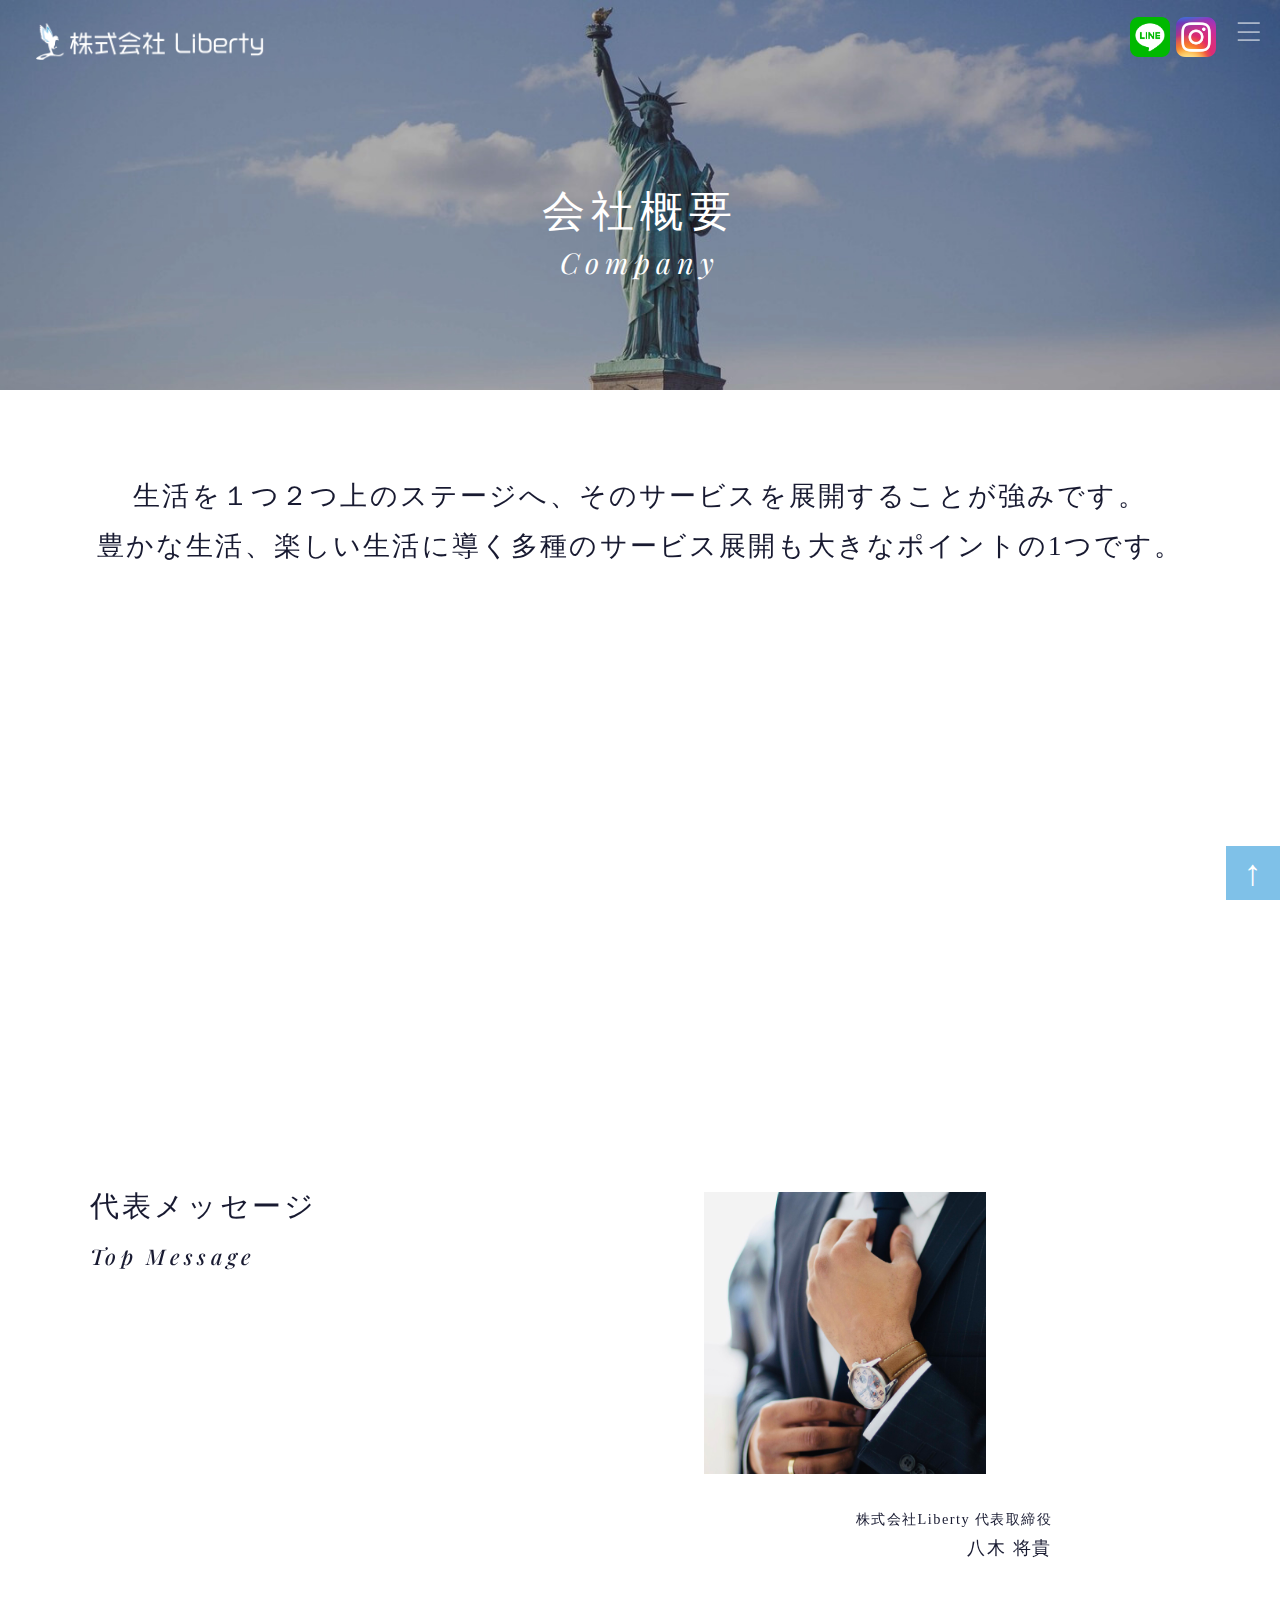
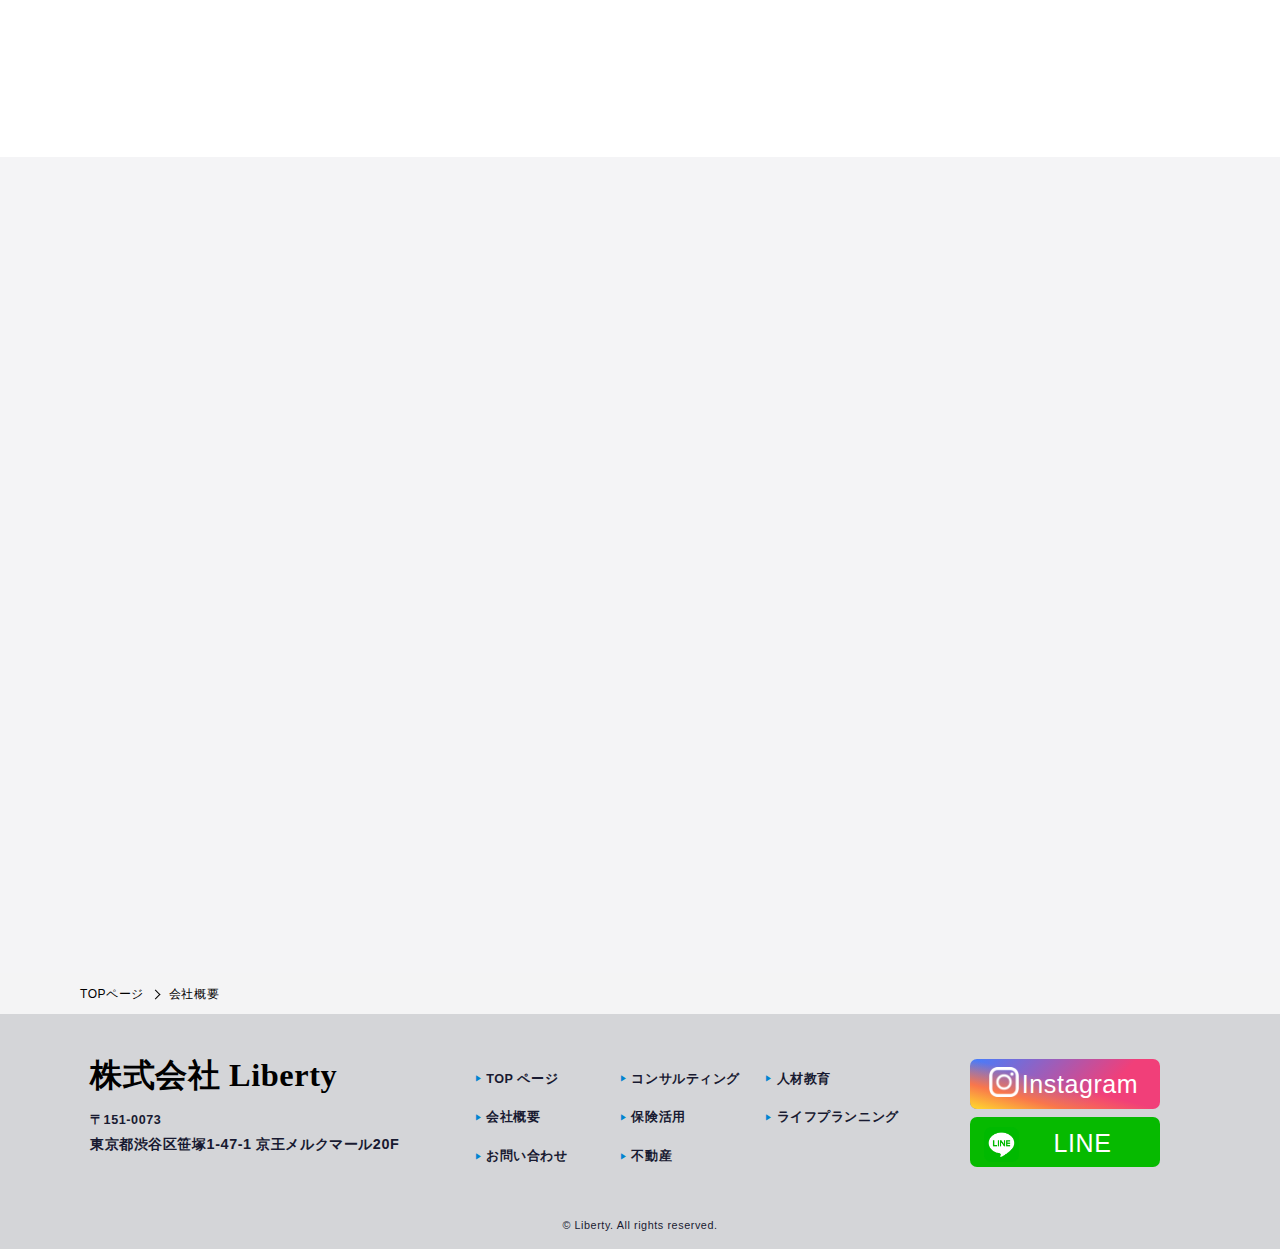
==== commit 463b3527: "大枠完成コミット" ====
--- a/company/index.html
+++ b/company/index.html
@@ -16,7 +16,13 @@
     <meta property="og:description" content="株式会社Libertyの会社概要です。企業理念、代表メッセージ、会社概要についてご案内しています。弊社は自由を創造する会社です。">
     <meta property="og:url" content="https://liberty-official/company/">
     <meta property="og:image" content="https://liberty-official//common/img/og.png">
-    <link href="../favicon.ico" rel="icon">
+    <link rel="apple-touch-icon" sizes="180x180" href="../img/ico/apple-touch-icon.png">
+    <link rel="icon" type="image/png" sizes="32x32" href="../img/ico/favicon-32x32.png">
+    <link rel="icon" type="image/png" sizes="16x16" href="../img/ico/favicon-16x16.png">
+    <link rel="manifest" href="../img/ico/site.webmanifest">
+    <link rel="mask-icon" href="../img/ico/safari-pinned-tab.svg" color="#5bbad5">
+    <meta name="msapplication-TileColor" content="#da532c">
+    <meta name="theme-color" content="#ffffff">
     <meta name="twitter:card" content="summary">
     <meta name="viewport" content="width=device-width,viewport-fit=cover">
     <meta name="format-detection" content="telephone=no, email=no, address=no">
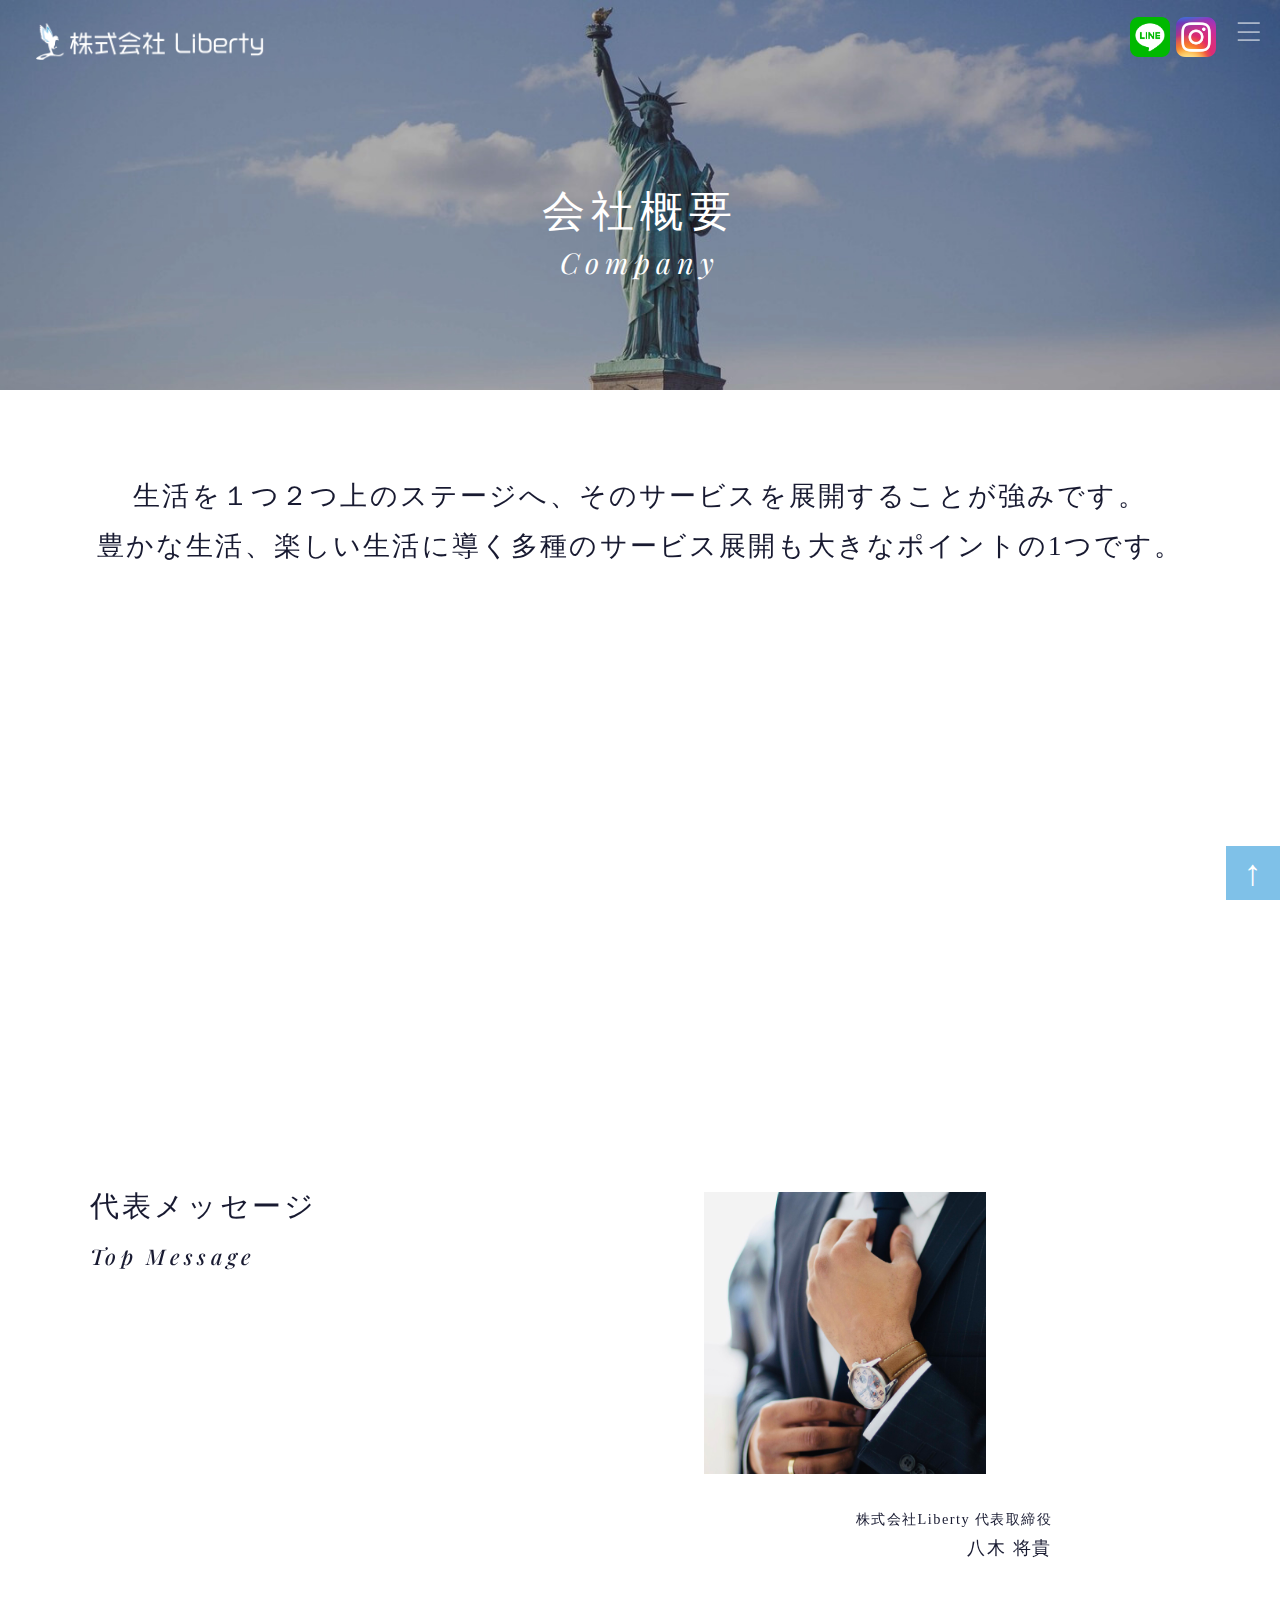
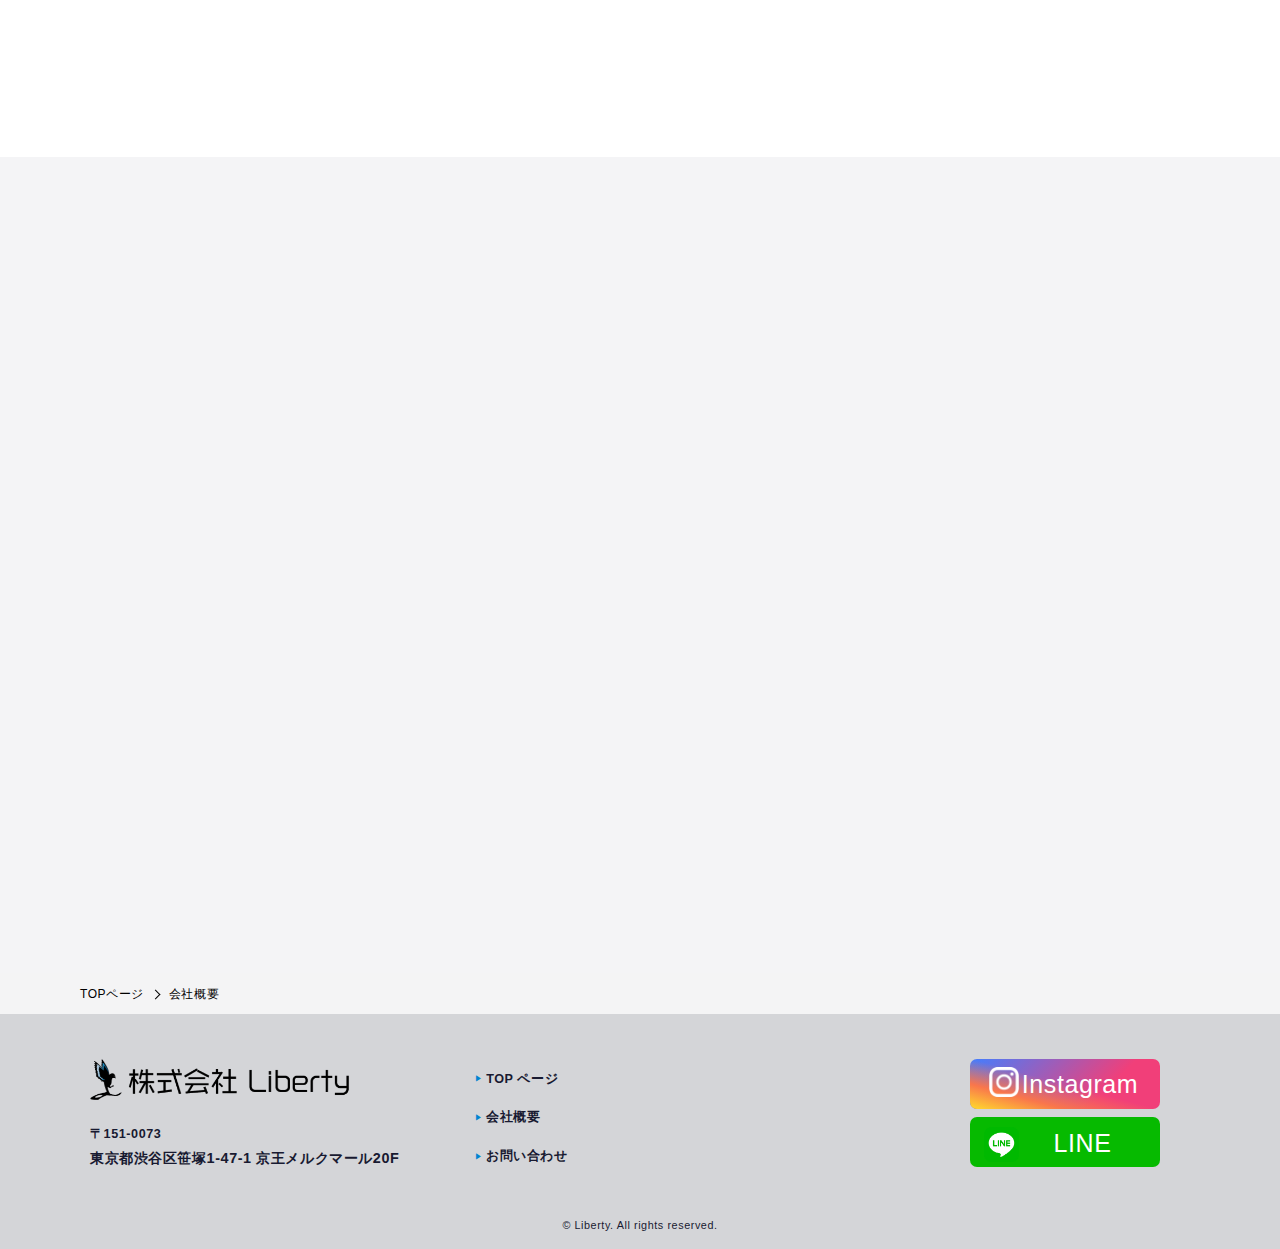
==== commit 3a7614f9: "Add files via upload" ====
--- a/company/index.html
+++ b/company/index.html
@@ -48,11 +48,7 @@
             <ul>
                 <li><a href="../index.html">TOP</a></li>
                 <li class="active"><a href="index.html">会社概要</a></li>
-                <li><a href="../consulting/index.html">コンサルティング</a></li>
-                <li><a href="../insuranse/index.html">保険活用</a></li>
-                <li><a href="../service/index.html">不動産</a></li>
-                <li><a href="../education/index.html">人材教育</a></li>
-                <li><a href="../lifeplan/index.html">ライフプランニング</a></li>
+
                 <li><a href="../contact/index.html">お問い合わせ</a></li>
             </ul>
             <div id="sp_menu_close">
@@ -201,40 +197,33 @@
 
             <div class="footer_left">
                 <h2>
-                    <a href="index.html">株式会社 Liberty</a>
+                    <a href="index.html">
+                        <img src="../common/img/header_logo_kasou.png" alt="ロゴ">
+                    </a>
                 </h2>
                 <address>
-				<span>〒151-0073</span>
-				東京都渋谷区笹塚1-47-1 <br data-sc-sp>京王メルクマール20F
-			</address>
+                <address>
+                    <span>〒151-0073</span>
+                    東京都渋谷区笹塚1-47-1 <br data-sc-sp>京王メルクマール20F
+                </address>
             </div>
 
             <div class="footer_center">
-
                 <ul>
                     <li><a href="../index.html">TOP ページ</a></li>
-                    <li><a href="index.html">会社概要</a></li>
+                    <li><a href="../company/">会社概要</a></li>
                     <li><a href="../contact/index.html">お問い合わせ</a></li>
                 </ul>
-                <ul>
-                    <li><a href="../consulting/index.html">コンサルティング</a></li>
-                    <li><a href="../insuranse/index.html">保険活用</a></li>
-                    <li><a href="../service/index.html">不動産</a></li>
-                </ul>
-                <ul>
-                    <li><a href="../education/index.html">人材教育</a></li>
-                    <li><a href="../lifeplan/index.html">ライフプランニング</a></li>
-                </ul>
 
             </div>
 
             <div class="footer_right">
                 <a href="https://www.instagram.com/liberty_official_co.ltd/" class="btn-social-long-insta">
-                    <img class="fa fa-instagram" src="/img/Instagram_white.png" alt=""><span>Instagram</span>
+                    <img class="fa fa-instagram" src="../img/Instagram_white.png" alt=""><span>Instagram</span>
                 </a>
 
                 <a href="https://lin.ee/wfmhhAj" class="btn-social-long-line">
-                    <img class="fa fa-line" src="/img/LINE.png" alt=""><span>LINE</span>
+                    <img class="fa fa-line" src="../img/LINE.png" alt=""><span>LINE</span>
                 </a>
             </div>
 
--- a/s_css/company1551.css
+++ b/s_css/company1551.css
@@ -157,8 +157,7 @@
 
 @media screen and (max-width:767px) {
     .company_mv {
-        padding-top: 2.7rem;
-        background-image: url("../img/company/mv_sp.jpg");
+        background-image: url("../img/the_statue_of_Liberty.jpg");
         background-repeat: no-repeat;
         background-position: center top;
         background-size: 100% auto;
@@ -179,10 +178,10 @@
 
 @media screen and (max-width:767px) {
     .company_mv .section_kasou_ttl {
-        padding-top: 0.4rem;
+        padding-top: 0.2rem;
         background-size: auto 0.34rem;
         /* padding-bottom: 0.4rem; */
-        font-size: .27rem;
+        font-size: .20rem;
         top: 40%;
         transform: translateX(-50%) translateY(-30%);
     }
